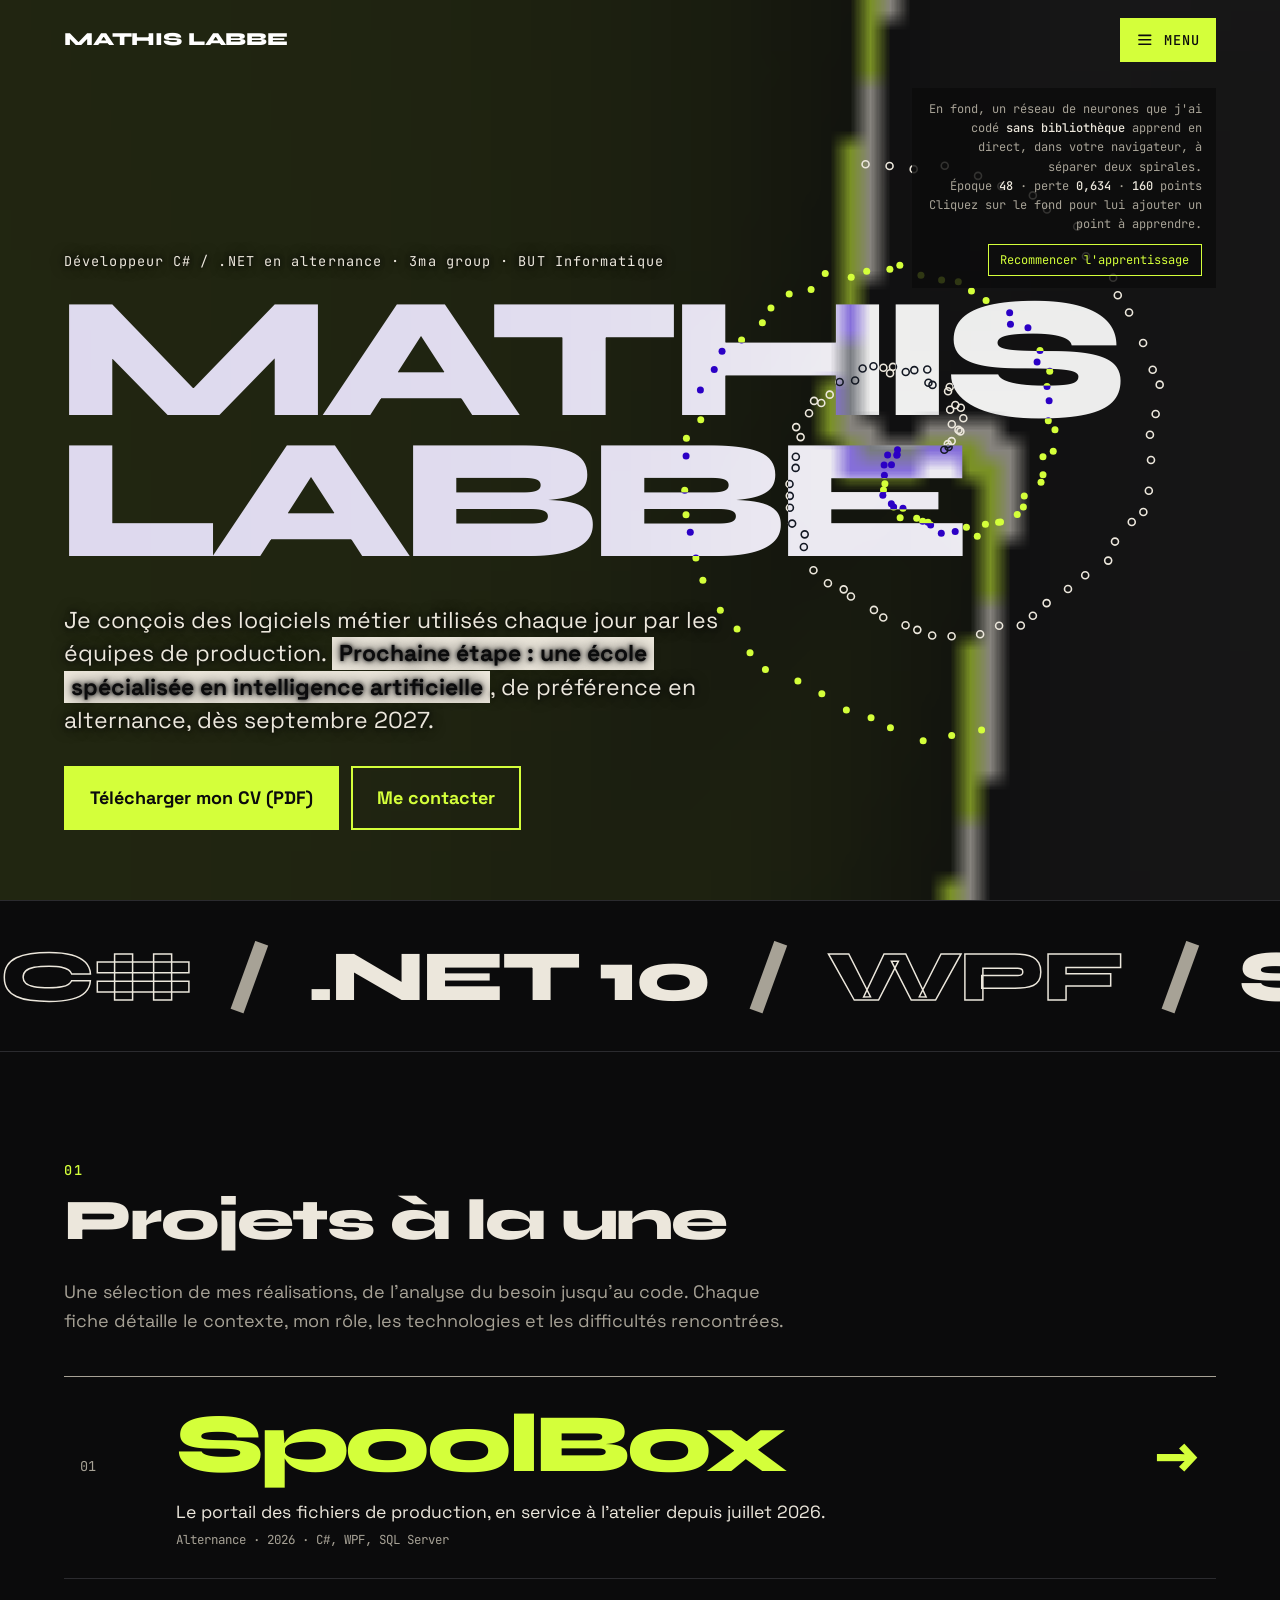
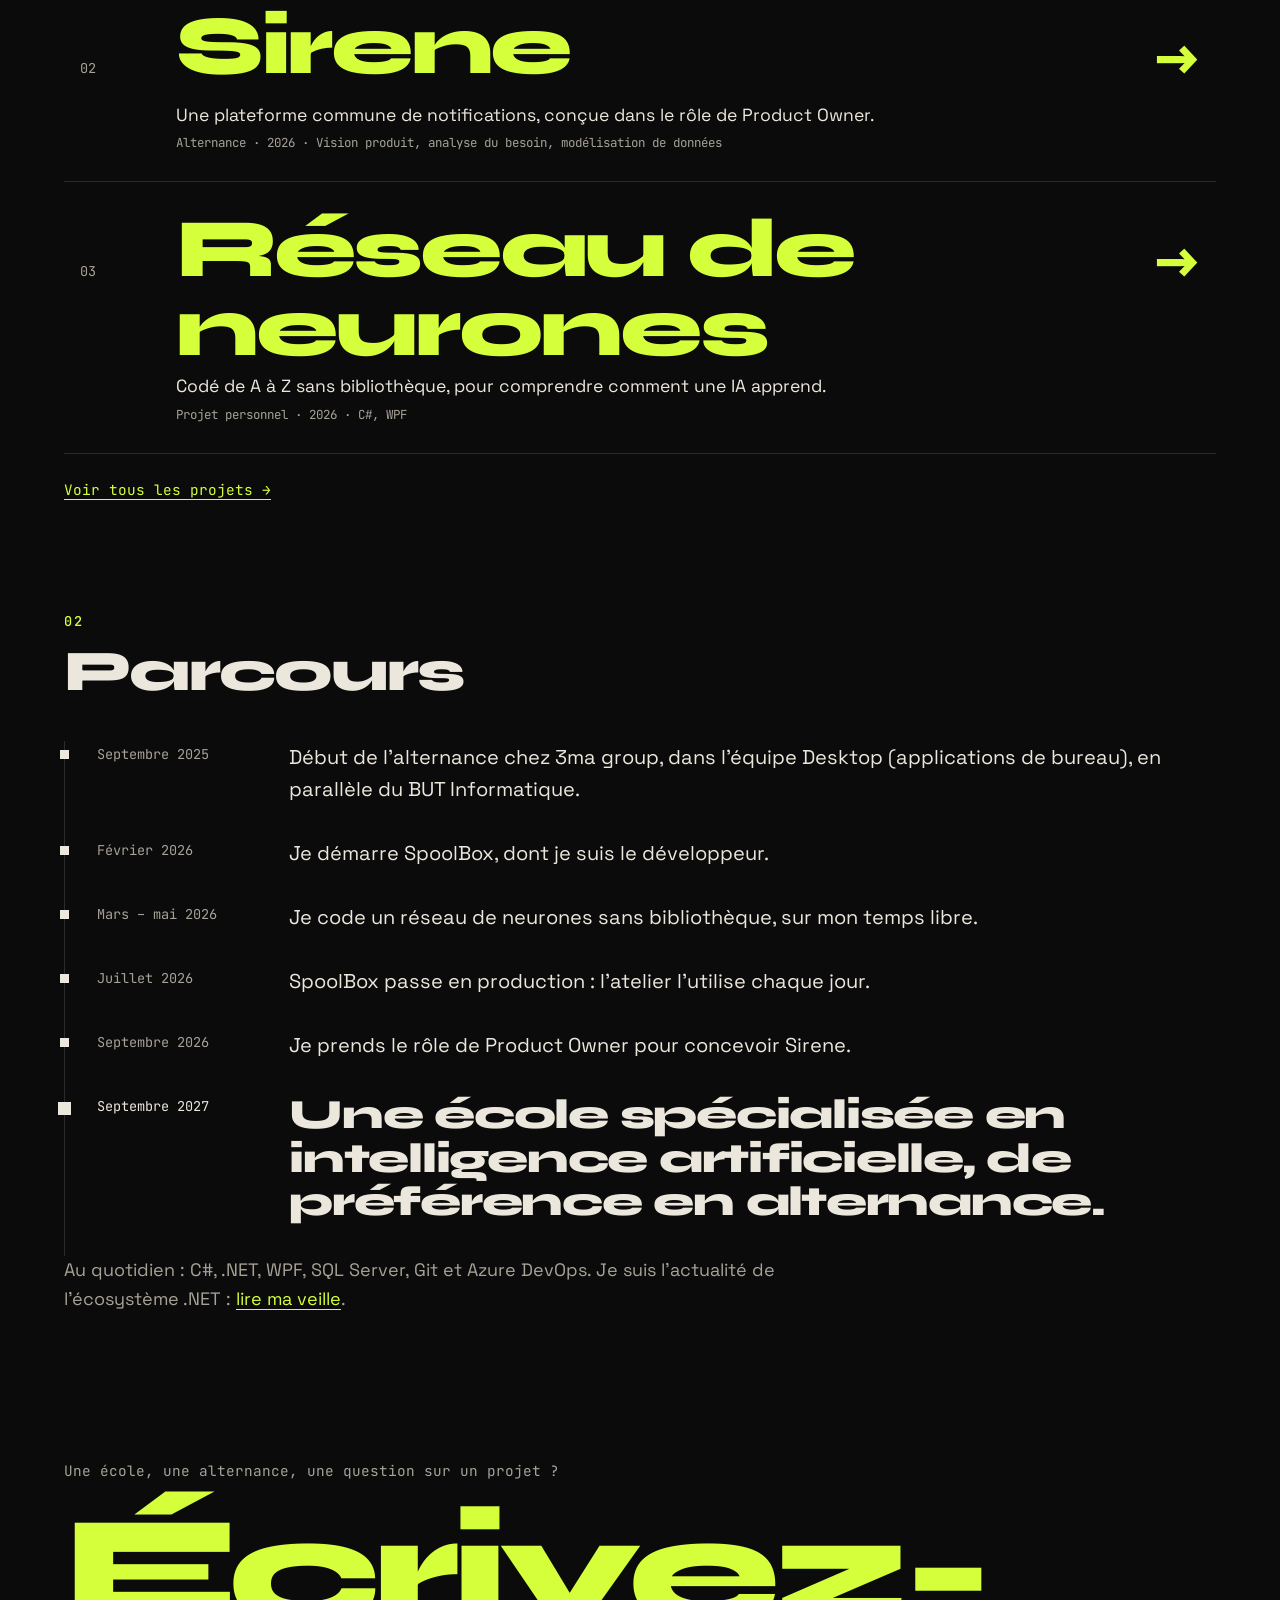
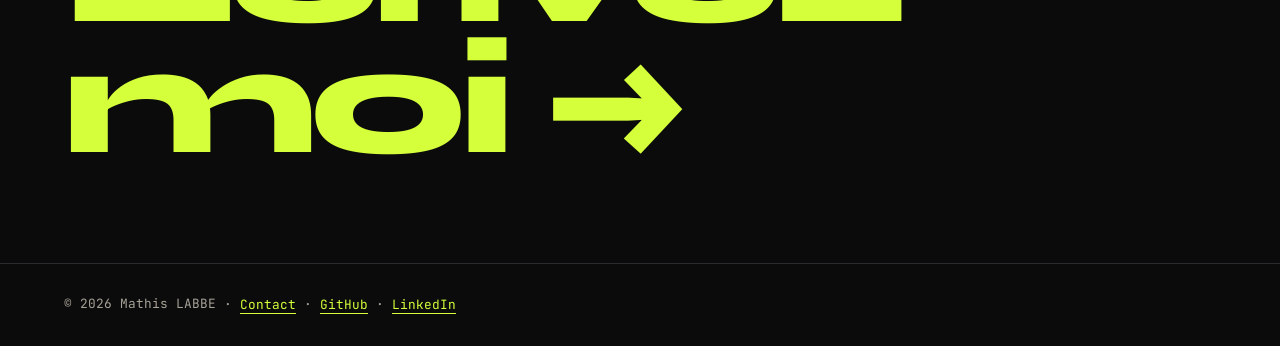
==== index.html @ c8ae4bda "Style impact : réseau de neurones en direct sur l'accueil, typographie géante, menu plein écran" ====
<!DOCTYPE html>
<html lang="fr">
<head>
  <meta charset="utf-8">
  <meta name="viewport" content="width=device-width, initial-scale=1">
  <title>Mathis LABBE – Développeur C# / .NET en alternance | Portfolio</title>
  <meta name="description" content="Portfolio de Mathis LABBE, étudiant en BUT Informatique et développeur C# / .NET en alternance chez 3ma group. Applications métier WPF, SQL Server, analyse du besoin.">
  <meta name="theme-color" content="#0b0b0c">
  <link rel="preconnect" href="https://fonts.googleapis.com">
  <link rel="preconnect" href="https://fonts.gstatic.com" crossorigin>
  <link rel="stylesheet" href="https://fonts.googleapis.com/css2?family=JetBrains+Mono:wght@400;500&amp;family=Space+Grotesk:wght@400;500;700&amp;family=Syne:wght@700;800&amp;display=swap">
  <link rel="stylesheet" href="css/style.css">
  <script>document.documentElement.classList.add('js')</script>
  <script src="js/menu.js" defer></script>
  <script src="js/reseau.js" defer></script>
</head>
<body>
  <a class="lien-evitement" href="#contenu">Aller au contenu</a>

  <header class="site">
    <div class="entete">
      <a class="nom" href="index.html">Mathis <span>LABBE</span></a>
      <button class="bouton-menu" type="button" aria-expanded="false" aria-controls="menu-principal">
        <svg class="ico-menu" viewBox="0 0 24 24" aria-hidden="true"><path d="M4 6h16M4 12h16M4 18h16"/></svg>
        <svg class="ico-croix" viewBox="0 0 24 24" aria-hidden="true"><path d="M6 6l12 12M18 6L6 18"/></svg>
        <span class="libelle">Menu</span>
      </button>
    </div>
    <p class="role">Développeur C# / .NET en alternance</p>
    <nav id="menu-principal" aria-label="Menu principal">
      <ul>
          <li><a href="index.html" aria-current="page"><span class="num" aria-hidden="true">01</span>Accueil</a></li>
          <li><a href="a-propos.html"><span class="num" aria-hidden="true">02</span>À propos</a></li>
          <li><a href="projets.html"><span class="num" aria-hidden="true">03</span>Projets</a></li>
          <li><a href="competences.html"><span class="num" aria-hidden="true">04</span>Compétences</a></li>
          <li><a href="veille.html"><span class="num" aria-hidden="true">05</span>Veille</a></li>
          <li><a href="contact.html"><span class="num" aria-hidden="true">06</span>Contact</a></li>
          <li><a href="cv/CV-Mathis-LABBE.pdf" download><span class="num" aria-hidden="true">07</span>CV (PDF)</a></li>
      </ul>
    </nav>
    <p class="liens"><a href="https://github.com/MathisLABBE">GitHub</a> · <a href="https://www.linkedin.com/in/mathis-labbe-92518131b/">LinkedIn</a></p>
  </header>

  <main id="contenu">

    <section class="heros" aria-labelledby="titre-accueil">
      <canvas id="reseau" aria-hidden="true"></canvas>
      <div class="heros-texte">
        <p class="surtitre">Développeur C# / .NET en alternance · 3ma group · BUT Informatique</p>
        <h1 class="geant" id="titre-accueil">Mathis<br>Labbe</h1>
        <p class="accroche">Je conçois des logiciels métier utilisés chaque jour par les équipes de production. <strong>Prochaine étape : une école spécialisée en intelligence artificielle</strong>, de préférence en alternance, dès septembre 2027.</p>
        <p>
          <a class="bouton" href="cv/CV-Mathis-LABBE.pdf" download>Télécharger mon CV (PDF)</a><a class="bouton" href="contact.html">Me contacter</a>
        </p>
      </div>
      <p class="legende-reseau" aria-live="off">
        En fond, un réseau de neurones que j'ai codé <b>sans bibliothèque</b> apprend en direct, dans votre navigateur, à séparer deux spirales.<br>
        Époque <b id="reseau-epoque">0</b> · perte <b id="reseau-perte">–</b> · <b id="reseau-points">0</b> points<br>
        Cliquez sur le fond pour lui ajouter un point à apprendre.<br>
        <button type="button" id="reseau-relancer">Recommencer l'apprentissage</button>
      </p>
    </section>

    <div class="defilant" aria-hidden="true">
      <div><span>C#</span><i>/</i><span>.NET 10</span><i>/</i><span>WPF</span><i>/</i><span>SQL Server</span><i>/</i><span>Azure DevOps</span><i>/</i><span>Scrum</span><i>/</i><span>Python</span><i>/</i><span>Réseaux de neurones</span><i>/</i><span>C#</span><i>/</i><span>.NET 10</span><i>/</i><span>WPF</span><i>/</i><span>SQL Server</span><i>/</i><span>Azure DevOps</span><i>/</i><span>Scrum</span><i>/</i><span>Python</span><i>/</i><span>Réseaux de neurones</span><i>/</i></div>
    </div>

    <section class="section-accueil">
      <h2>Projets à la une</h2>
      <p>Une sélection de mes réalisations, de l'analyse du besoin jusqu'au code. Chaque fiche détaille le contexte, mon rôle, les technologies et les difficultés rencontrées.</p>
      <div class="liste-projets">
        <a class="ligne-projet" href="projets/spoolbox.html">
          <span class="num">01</span>
          <span class="titre">SpoolBox</span>
          <span class="fleche" aria-hidden="true">→</span>
          <span class="desc">Le portail des fichiers de production, en service à l'atelier depuis juillet 2026.</span>
          <span class="meta">Alternance · 2026 · C#, WPF, SQL Server</span>
        </a>
        <a class="ligne-projet" href="projets/sirene.html">
          <span class="num">02</span>
          <span class="titre">Sirene</span>
          <span class="fleche" aria-hidden="true">→</span>
          <span class="desc">Une plateforme commune de notifications, conçue dans le rôle de Product Owner.</span>
          <span class="meta">Alternance · 2026 · Vision produit, analyse du besoin, modélisation de données</span>
        </a>
        <a class="ligne-projet" href="projets/projet-ia.html">
          <span class="num">03</span>
          <span class="titre">Réseau de neurones</span>
          <span class="fleche" aria-hidden="true">→</span>
          <span class="desc">Codé de A à Z sans bibliothèque, pour comprendre comment une IA apprend.</span>
          <span class="meta">Projet personnel · 2026 · C#, WPF</span>
        </a>
      </div>
      <a class="tous-projets" href="projets.html">Voir tous les projets →</a>
    </section>

    <section class="section-accueil">
      <h2>Parcours</h2>
      <ol class="parcours">
        <li><span class="date">Septembre 2025</span><span class="quoi">Début de l'alternance chez 3ma group, dans l'équipe Desktop (applications de bureau), en parallèle du BUT Informatique.</span></li>
        <li><span class="date">Février 2026</span><span class="quoi">Je démarre SpoolBox, dont je suis le développeur.</span></li>
        <li><span class="date">Mars – mai 2026</span><span class="quoi">Je code un réseau de neurones sans bibliothèque, sur mon temps libre.</span></li>
        <li><span class="date">Juillet 2026</span><span class="quoi">SpoolBox passe en production : l'atelier l'utilise chaque jour.</span></li>
        <li><span class="date">Septembre 2026</span><span class="quoi">Je prends le rôle de Product Owner pour concevoir Sirene.</span></li>
        <li class="avenir"><span class="date">Septembre 2027</span><span class="quoi">Une école spécialisée en intelligence artificielle, de préférence en alternance.</span></li>
      </ol>
      <p>Au quotidien : C#, .NET, WPF, SQL Server, Git et Azure DevOps. Je suis l'actualité de l'écosystème .NET : <a href="veille.html">lire ma veille</a>.</p>
    </section>

    <section class="appel">
      <p>Une école, une alternance, une question sur un projet ?</p>
      <a href="contact.html">Écrivez-moi →</a>
    </section>

  </main>

  <footer class="site">
    <div class="contenu">
      <p>© 2026 Mathis LABBE · <a href="contact.html">Contact</a> · <a href="https://github.com/MathisLABBE">GitHub</a> · <a href="https://www.linkedin.com/in/mathis-labbe-92518131b/">LinkedIn</a></p>
    </div>
  </footer>
</body>
</html>
---- css/style.css ----
/* Portfolio de Mathis LABBE – style « impact »
   Noir profond, blanc cassé, vert acide pour tout ce qui est cliquable.
   Les éléments importants sont posés en négatif (fond clair, texte noir).
   Très grande typographie (Syne), texte en Space Grotesk, repères en JetBrains Mono. */

:root {
  --noir: #0b0b0c;
  --noir-2: #151517;
  --os: #ece7dc;
  --os-doux: #a7a296;
  --trait: #2b2b2f;
  --acide: #d4ff3a;
  --acide-survol: #e7ff8f;
  --affiche: "Syne", "Arial Black", sans-serif;
  --texte: "Space Grotesk", "Segoe UI", Arial, sans-serif;
  --mono: "JetBrains Mono", Consolas, monospace;
  --marge: clamp(1rem, 5vw, 4.5rem);
  color-scheme: dark;
}

*, *::before, *::after { box-sizing: border-box; }

html { -webkit-text-size-adjust: 100%; scroll-behavior: smooth; }

body {
  margin: 0;
  font-family: var(--texte);
  font-size: 1.125rem;
  line-height: 1.6;
  color: var(--os);
  background: var(--noir);
  overflow-x: hidden;
}

::selection { background: var(--acide); color: var(--noir); }
:focus-visible { outline: 2px solid var(--acide); outline-offset: 4px; }

/* ---------- Typographie ---------- */

h1, h2 { font-family: var(--affiche); font-weight: 800; color: var(--os); letter-spacing: -0.03em; }

h1 { font-size: clamp(2.8rem, 9vw, 7.5rem); line-height: .9; margin: 0 0 2rem; overflow-wrap: break-word; hyphens: auto; }

/* Chaque rubrique est numérotée automatiquement : 01, 02, 03… */
main { counter-reset: rubrique; }
h2 { font-size: clamp(1.7rem, 6vw, 3.6rem); line-height: 1; margin: 5rem 0 1.75rem; overflow-wrap: break-word; hyphens: auto; }
h2::before {
  counter-increment: rubrique;
  content: counter(rubrique, decimal-leading-zero);
  display: block;
  margin-bottom: .9rem;
  font-family: var(--mono);
  font-size: .85rem;
  font-weight: 500;
  letter-spacing: .12em;
  color: var(--acide);
}

h3 { font-size: 1.4rem; line-height: 1.25; margin: 2.5rem 0 .6rem; color: var(--os); }

p, ul, ol { margin: 0 0 1.1rem; }
li { margin-bottom: .5rem; }

/* L'important ressort en négatif, comme un surligneur */
strong { color: var(--noir); background: var(--os); padding: .02em .25em; font-weight: 700; -webkit-box-decoration-break: clone; box-decoration-break: clone; }
a strong, h3 strong { color: inherit; background: none; padding: 0; }

/* Tout ce qui est cliquable est en vert acide */
a { color: var(--acide); text-decoration-thickness: 1px; text-underline-offset: 4px; }
a:hover { color: var(--acide-survol); text-decoration-thickness: 3px; }

code { font-family: var(--mono); font-size: .9em; background: var(--noir-2); border: 1px solid var(--trait); padding: 0 .35em; border-radius: 3px; }

img { max-width: 100%; height: auto; }
figure { margin: 2.5rem 0; }
figure img { display: block; border: 1px solid var(--trait); }
figcaption { margin-top: .75rem; font-family: var(--mono); font-size: .8rem; line-height: 1.5; color: var(--os-doux); }

.lien-evitement { position: absolute; left: -999px; top: 0; }
.lien-evitement:focus { left: 1rem; top: 1rem; z-index: 100; background: var(--acide); color: var(--noir); padding: .5rem .75rem; font-weight: 700; }

/* ---------- En-tête et menu plein écran ---------- */

header.site { position: relative; z-index: 50; padding: 1.1rem var(--marge); background: var(--noir); }

header.site .entete { display: flex; align-items: center; justify-content: space-between; gap: 1rem; }

header.site .nom {
  font-family: var(--affiche);
  font-weight: 800;
  font-size: 1.15rem;
  letter-spacing: -0.01em;
  text-transform: uppercase;
  color: var(--os);
  text-decoration: none;
}
header.site .nom span { color: var(--acide); }

header.site .role { font-family: var(--mono); font-size: .85rem; color: var(--os-doux); margin: 1rem 0 0; }

header.site nav ul { list-style: none; margin: 1rem 0 0; padding: 0; display: flex; flex-wrap: wrap; gap: .25rem 1.25rem; }
header.site nav li { margin: 0; }
header.site nav a { color: var(--acide); text-decoration: none; font-weight: 500; display: inline-flex; gap: .5rem; align-items: baseline; padding: .3rem 0; }
header.site nav .num { font-family: var(--mono); font-size: .75rem; color: var(--os-doux); }
header.site nav a[aria-current="page"] { color: var(--os); }

header.site .liens { margin: 1rem 0 0; font-family: var(--mono); font-size: .85rem; }

.bouton-menu {
  display: none;
  align-items: center;
  gap: .6rem;
  min-height: 2.75rem;
  padding: .5rem 1rem;
  font-family: var(--mono);
  font-size: .85rem;
  font-weight: 500;
  letter-spacing: .08em;
  text-transform: uppercase;
  color: var(--noir);
  background: var(--acide);
  border: 0;
  cursor: pointer;
}
.bouton-menu:hover { background: var(--acide-survol); }
.bouton-menu svg { display: none; width: 1.1rem; height: 1.1rem; fill: none; stroke: currentColor; stroke-width: 2.2; stroke-linecap: round; }
.bouton-menu[aria-expanded="false"] .ico-menu,
.bouton-menu[aria-expanded="true"] .ico-croix { display: block; }

/* Avec JavaScript : barre fixe en haut, menu caché derrière le bouton */
.js header.site {
  position: fixed;
  top: 0; left: 0; right: 0;
  background: transparent;
  pointer-events: none;
}
.js header.site .entete { pointer-events: auto; }
.js header.site .nom { mix-blend-mode: difference; color: #fff; }
.js header.site .nom span { color: #fff; }
.js .bouton-menu { display: inline-flex; }
.js header.site .role,
.js header.site nav,
.js header.site .liens { display: none; }

.a-defile header.site { background: var(--noir); border-bottom: 1px solid var(--trait); padding-top: .7rem; padding-bottom: .7rem; }
.a-defile header.site .nom { mix-blend-mode: normal; color: var(--os); }
.a-defile header.site .nom span { color: var(--acide); }

/* Menu ouvert : il recouvre tout l'écran */
.menu-ouvert body { overflow: hidden; }
.menu-ouvert header.site {
  bottom: 0;
  background: var(--noir);
  pointer-events: auto;
  overflow-y: auto;
  display: flex;
  flex-direction: column;
}
.menu-ouvert header.site .nom { mix-blend-mode: normal; color: var(--os); }
.menu-ouvert header.site .nom span { color: var(--acide); }
.menu-ouvert header.site nav { display: block; margin: auto 0; padding: 2rem 0; }
.menu-ouvert header.site nav ul { flex-direction: column; gap: 0; margin: 0; }
.menu-ouvert header.site nav a {
  font-family: var(--affiche);
  font-weight: 800;
  font-size: clamp(2.2rem, 7.5vh, 5.5rem);
  line-height: 1.05;
  letter-spacing: -0.03em;
  padding: .1em 0;
}
.menu-ouvert header.site nav .num { font-size: clamp(.75rem, 1.6vh, 1rem); letter-spacing: .1em; }
.menu-ouvert header.site nav a:hover { color: var(--acide-survol); transform: translateX(.15em); }
.menu-ouvert header.site nav a[aria-current="page"] { color: var(--os); }
.menu-ouvert header.site .role,
.menu-ouvert header.site .liens { display: block; }
.menu-ouvert header.site .role { order: 3; margin-top: 0; }

/* ---------- Mise en page ---------- */

.contenu { max-width: 64rem; margin: 0 auto; padding: 0 var(--marge); }
main.contenu { padding-top: clamp(6rem, 14vh, 9rem); padding-bottom: 5rem; }
main > p:first-child a { font-family: var(--mono); font-size: .85rem; }

/* ---------- Boutons ---------- */

.bouton {
  display: inline-flex;
  align-items: center;
  gap: .5rem;
  margin: 0 .75rem .75rem 0;
  padding: 1rem 1.5rem;
  font-weight: 700;
  text-decoration: none;
  color: var(--noir);
  background: var(--acide);
  border: 2px solid var(--acide);
}
.bouton:hover { color: var(--noir); background: var(--acide-survol); border-color: var(--acide-survol); }
.bouton + .bouton { color: var(--acide); background: transparent; }
.bouton + .bouton:hover { color: var(--noir); background: var(--acide); }

/* ---------- Cartes, fiches, tableaux ---------- */

.carte { border-top: 1px solid var(--trait); padding: 1.75rem 0; margin: 0; }
.carte:last-of-type { border-bottom: 1px solid var(--trait); }
.carte h3 { overflow-wrap: break-word; hyphens: auto; margin: 0 0 .6rem; font-family: var(--affiche); font-weight: 800; font-size: clamp(1.5rem, 3vw, 2.2rem); letter-spacing: -0.02em; line-height: 1.05; }
.carte h3 a { text-decoration: none; }
.carte h3 a::after { content: " →"; }
.carte h3 a:hover { text-decoration: underline; text-decoration-thickness: 3px; }
.carte p { color: var(--os-doux); max-width: 44rem; }
.carte p:last-child { margin-bottom: 0; }
.carte em { font-style: normal; font-family: var(--mono); font-size: .8rem; color: var(--os); }

.fiche { margin: 0 0 2rem; padding: 0; border-top: 1px solid var(--trait); }
.fiche dt { font-family: var(--mono); font-size: .75rem; letter-spacing: .1em; text-transform: uppercase; color: var(--os-doux); padding-top: 1rem; }
.fiche dd { margin: .2rem 0 0; padding-bottom: 1rem; border-bottom: 1px solid var(--trait); }
@media (min-width: 45rem) {
  .fiche { display: grid; grid-template-columns: 11rem 1fr; }
  .fiche dt { padding: 1rem 0; border-bottom: 1px solid var(--trait); }
  .fiche dd { margin: 0; padding: .85rem 0; }
}

.tableau-defilant { overflow-x: auto; margin: 1.5rem 0; }
table { border-collapse: collapse; width: 100%; font-size: .95rem; }
th, td { border-bottom: 1px solid var(--trait); padding: .9rem .75rem .9rem 0; text-align: left; vertical-align: top; }
th { font-family: var(--mono); font-size: .72rem; font-weight: 500; letter-spacing: .1em; text-transform: uppercase; color: var(--os-doux); border-bottom-color: var(--os-doux); }
td { color: var(--os-doux); }

/* ---------- Formulaire ---------- */

form { max-width: 40rem; }
form p { margin: 0 0 1.6rem; }
label { display: block; margin-bottom: .4rem; font-family: var(--mono); font-size: .8rem; letter-spacing: .08em; text-transform: uppercase; color: var(--os-doux); }
input, textarea, select {
  width: 100%;
  padding: .75rem 0;
  font: inherit;
  font-size: 1.25rem;
  color: var(--os);
  background: transparent;
  border: 0;
  border-bottom: 2px solid var(--trait);
  border-radius: 0;
}
select { background: var(--noir); }
input:focus, textarea:focus, select:focus { outline: none; border-bottom-color: var(--acide); }
input[type="checkbox"] { width: 1.4rem; height: 1.4rem; vertical-align: middle; margin-right: .5rem; accent-color: var(--acide); }
label[for="consentement"] { font-family: var(--texte); font-size: 1rem; letter-spacing: 0; text-transform: none; color: var(--os); }
button[type="submit"] {
  font: inherit;
  font-weight: 700;
  padding: 1rem 1.75rem;
  color: var(--noir);
  background: var(--acide);
  border: 0;
  cursor: pointer;
}
button[type="submit"]:hover { background: var(--acide-survol); }

/* ---------- Pied de page ---------- */

footer.site { border-top: 1px solid var(--trait); font-family: var(--mono); font-size: .8rem; color: var(--os-doux); }
footer.site .contenu { max-width: none; padding-top: 1.5rem; padding-bottom: 1.5rem; }
footer.site p { margin: 0; }
footer.site a { display: inline-block; padding: .4rem 0; }

/* ==================== Accueil ==================== */

.heros {
  position: relative;
  min-height: 100vh;
  min-height: 100svh;
  display: flex;
  flex-direction: column;
  justify-content: flex-end;
  padding: 6rem var(--marge) 2.5rem;
  overflow: hidden;
  isolation: isolate;
}
#reseau { position: absolute; inset: 0; width: 100%; height: 100%; z-index: -1; cursor: crosshair; }
.heros-texte { position: relative; pointer-events: none; max-width: 80rem; }
.heros-texte a { pointer-events: auto; }
.heros .surtitre { font-family: var(--mono); font-size: .85rem; letter-spacing: .08em; color: var(--os); margin: 0 0 1rem; }
.heros .geant {
  font-size: clamp(3rem, min(13.5vw, 24vh), 15rem);
  line-height: .82;
  white-space: nowrap;
  letter-spacing: -0.055em;
  text-transform: uppercase;
  margin: 0 0 2rem -.04em;
  color: #fff;
  mix-blend-mode: difference;
}
.heros .accroche { font-size: clamp(1.15rem, 1.8vw, 1.55rem); line-height: 1.45; max-width: 42rem; margin-bottom: 1.75rem; }
.heros .accroche, .heros .surtitre { text-shadow: 0 0 14px var(--noir), 0 0 4px var(--noir); }
.heros .accroche strong { padding: .05em .3em; }

.legende-reseau {
  position: absolute;
  top: 5.5rem;
  right: var(--marge);
  max-width: 19rem;
  margin: 0;
  font-family: var(--mono);
  font-size: .75rem;
  line-height: 1.6;
  color: var(--os-doux);
  text-align: right;
  background: rgba(11, 11, 12, .82);
  padding: .75rem .9rem;
}
.legende-reseau b { color: var(--os); font-weight: 500; }
.legende-reseau button {
  font: inherit;
  color: var(--acide);
  background: none;
  border: 1px solid var(--acide);
  padding: .35rem .7rem;
  margin-top: .6rem;
  cursor: pointer;
}
.legende-reseau button:hover { background: var(--acide); color: var(--noir); }

/* Bandeau qui défile */
.defilant { border-block: 1px solid var(--trait); overflow: hidden; white-space: nowrap; padding: 1.1rem 0; }
.defilant div { display: inline-block; animation: defile 38s linear infinite; }
.defilant span { font-family: var(--affiche); font-weight: 800; font-size: clamp(2rem, 6vw, 4.5rem); letter-spacing: -0.03em; color: transparent; -webkit-text-stroke: 1.5px var(--os); padding-right: .5em; }
.defilant span:nth-child(4n+3) { color: var(--os); -webkit-text-stroke: 0; }
.defilant i { font-style: normal; color: var(--os-doux); font-family: var(--affiche); font-weight: 800; font-size: clamp(2rem, 6vw, 4.5rem); padding-right: .5em; }
@keyframes defile { to { transform: translateX(-50%); } }

.section-accueil { max-width: 80rem; margin: 0 auto; padding: 0 var(--marge); }
.section-accueil > h2 { margin-top: 7rem; }
.section-accueil > p { max-width: 46rem; color: var(--os-doux); }

/* Projets à la une : grandes lignes qui s'inversent au survol */
.liste-projets { margin-top: 2.5rem; border-top: 1px solid var(--os-doux); }
.ligne-projet {
  display: grid;
  grid-template-columns: 4.5rem 1fr auto;
  gap: .25rem 1.5rem;
  align-items: baseline;
  padding: 1.75rem 1rem;
  border-bottom: 1px solid var(--trait);
  color: var(--os);
  text-decoration: none;
}
.ligne-projet .num { font-family: var(--mono); font-size: .85rem; color: var(--os-doux); }
.ligne-projet .titre { font-family: var(--affiche); font-weight: 800; font-size: clamp(2rem, 6.5vw, 5.5rem); line-height: .95; letter-spacing: -0.04em; color: var(--acide); }
.ligne-projet .fleche { font-family: var(--affiche); font-weight: 800; font-size: clamp(1.6rem, 4vw, 3rem); color: var(--acide); }
.ligne-projet .desc { grid-column: 2 / 3; font-size: 1.1rem; color: var(--os); }
.ligne-projet .meta { grid-column: 2 / 3; font-family: var(--mono); font-size: .78rem; color: var(--os-doux); }
.ligne-projet:hover { background: var(--acide); color: var(--noir); }
.ligne-projet:hover .num,
.ligne-projet:hover .titre,
.ligne-projet:hover .fleche,
.ligne-projet:hover .desc,
.ligne-projet:hover .meta { color: var(--noir); }
.tous-projets { display: inline-block; margin-top: 1.5rem; font-family: var(--mono); font-size: .9rem; }

/* Parcours : une frise de dates réelles */
.parcours { list-style: none; padding: 0; margin: 2.5rem 0 0; border-left: 1px solid var(--trait); }
.parcours li { position: relative; display: grid; grid-template-columns: 10rem 1fr; gap: .25rem 2rem; padding: 0 0 2rem 2rem; margin: 0; }
.parcours li::before { content: ""; position: absolute; left: -5px; top: .55rem; width: 9px; height: 9px; background: var(--os); }
.parcours .date { font-family: var(--mono); font-size: .85rem; color: var(--os-doux); padding-top: .2rem; }
.parcours .quoi { font-size: 1.25rem; }
.parcours li.avenir::before { background: var(--os); width: 13px; height: 13px; left: -7px; }
.parcours li.avenir .date { color: var(--os); }
.parcours li.avenir .quoi { font-family: var(--affiche); font-weight: 800; font-size: clamp(1.6rem, 3.5vw, 2.6rem); line-height: 1.05; letter-spacing: -0.03em; }

/* Appel final */
.appel { padding: 8rem var(--marge) 6rem; max-width: 80rem; margin: 0 auto; }
.appel p { font-family: var(--mono); font-size: .9rem; color: var(--os-doux); margin-bottom: 1.5rem; }
.appel a {
  font-family: var(--affiche);
  font-weight: 800;
  font-size: clamp(3rem, 12vw, 10.5rem);
  line-height: .85;
  letter-spacing: -0.05em;
  text-decoration: none;
  display: inline-block;
}
.appel a:hover { text-decoration: underline; text-decoration-thickness: .06em; text-underline-offset: .08em; }

/* ---------- Apparition au défilement (seulement si le mouvement est autorisé) ---------- */
.animations .revele { opacity: 0; transform: translateY(28px); transition: opacity .7s cubic-bezier(.2, .7, .2, 1), transform .7s cubic-bezier(.2, .7, .2, 1); }
.animations .revele.visible { opacity: 1; transform: none; }

/* ---------- Téléphone ---------- */
@media (max-width: 47.99rem) {
  body { font-size: 1.0625rem; }
  h2 { margin-top: 3.5rem; }
  .heros { padding-top: 36vh; }
  .legende-reseau { position: static; text-align: left; max-width: none; margin-top: 1.5rem; }
  .ligne-projet { grid-template-columns: 1fr auto; padding: 1.25rem .5rem; }
  .ligne-projet .num { grid-column: 1 / -1; }
  .ligne-projet .desc, .ligne-projet .meta { grid-column: 1 / -1; }
  .parcours li { grid-template-columns: 1fr; padding-left: 1.25rem; }
  .appel { padding-top: 5rem; }
  .bouton { padding: .9rem 1.2rem; }
}

@media (prefers-reduced-motion: reduce) {
  html { scroll-behavior: auto; }
  .defilant div { animation: none; }
  *, *::before, *::after { transition: none !important; }
}
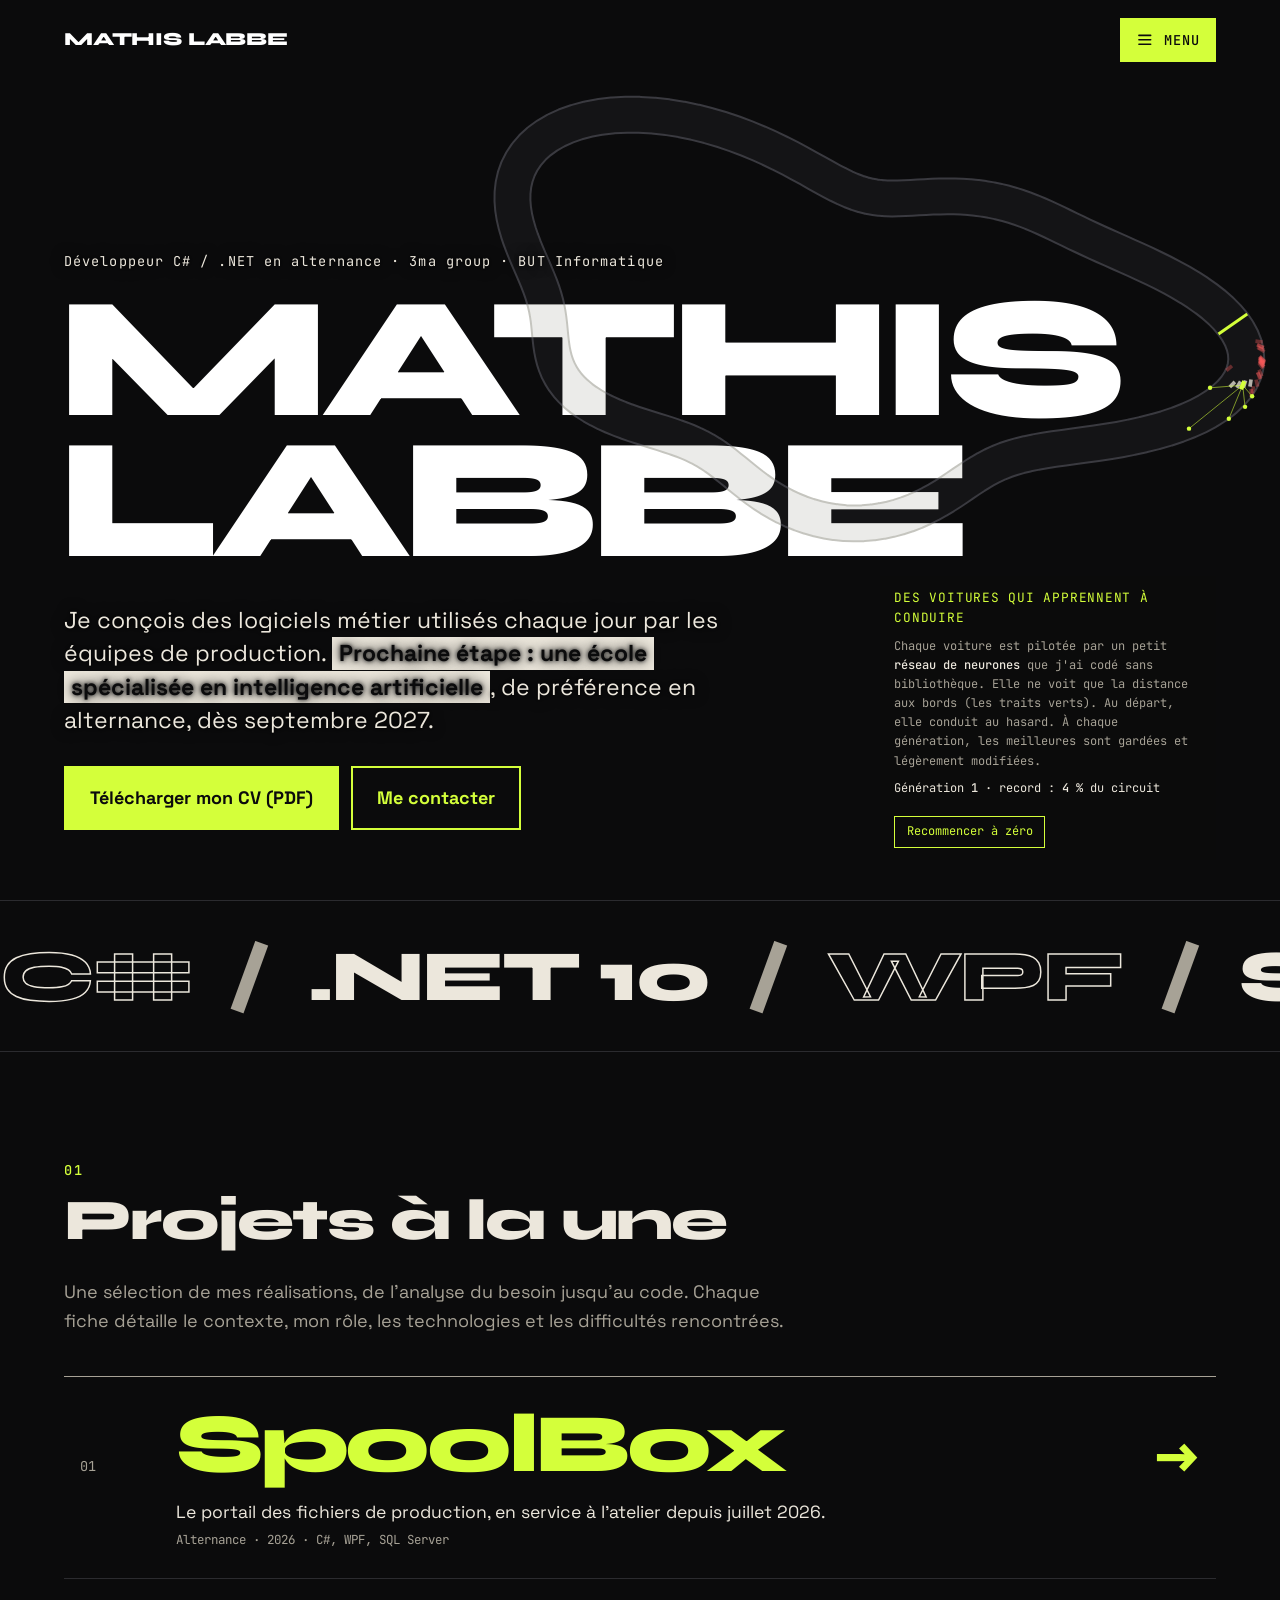
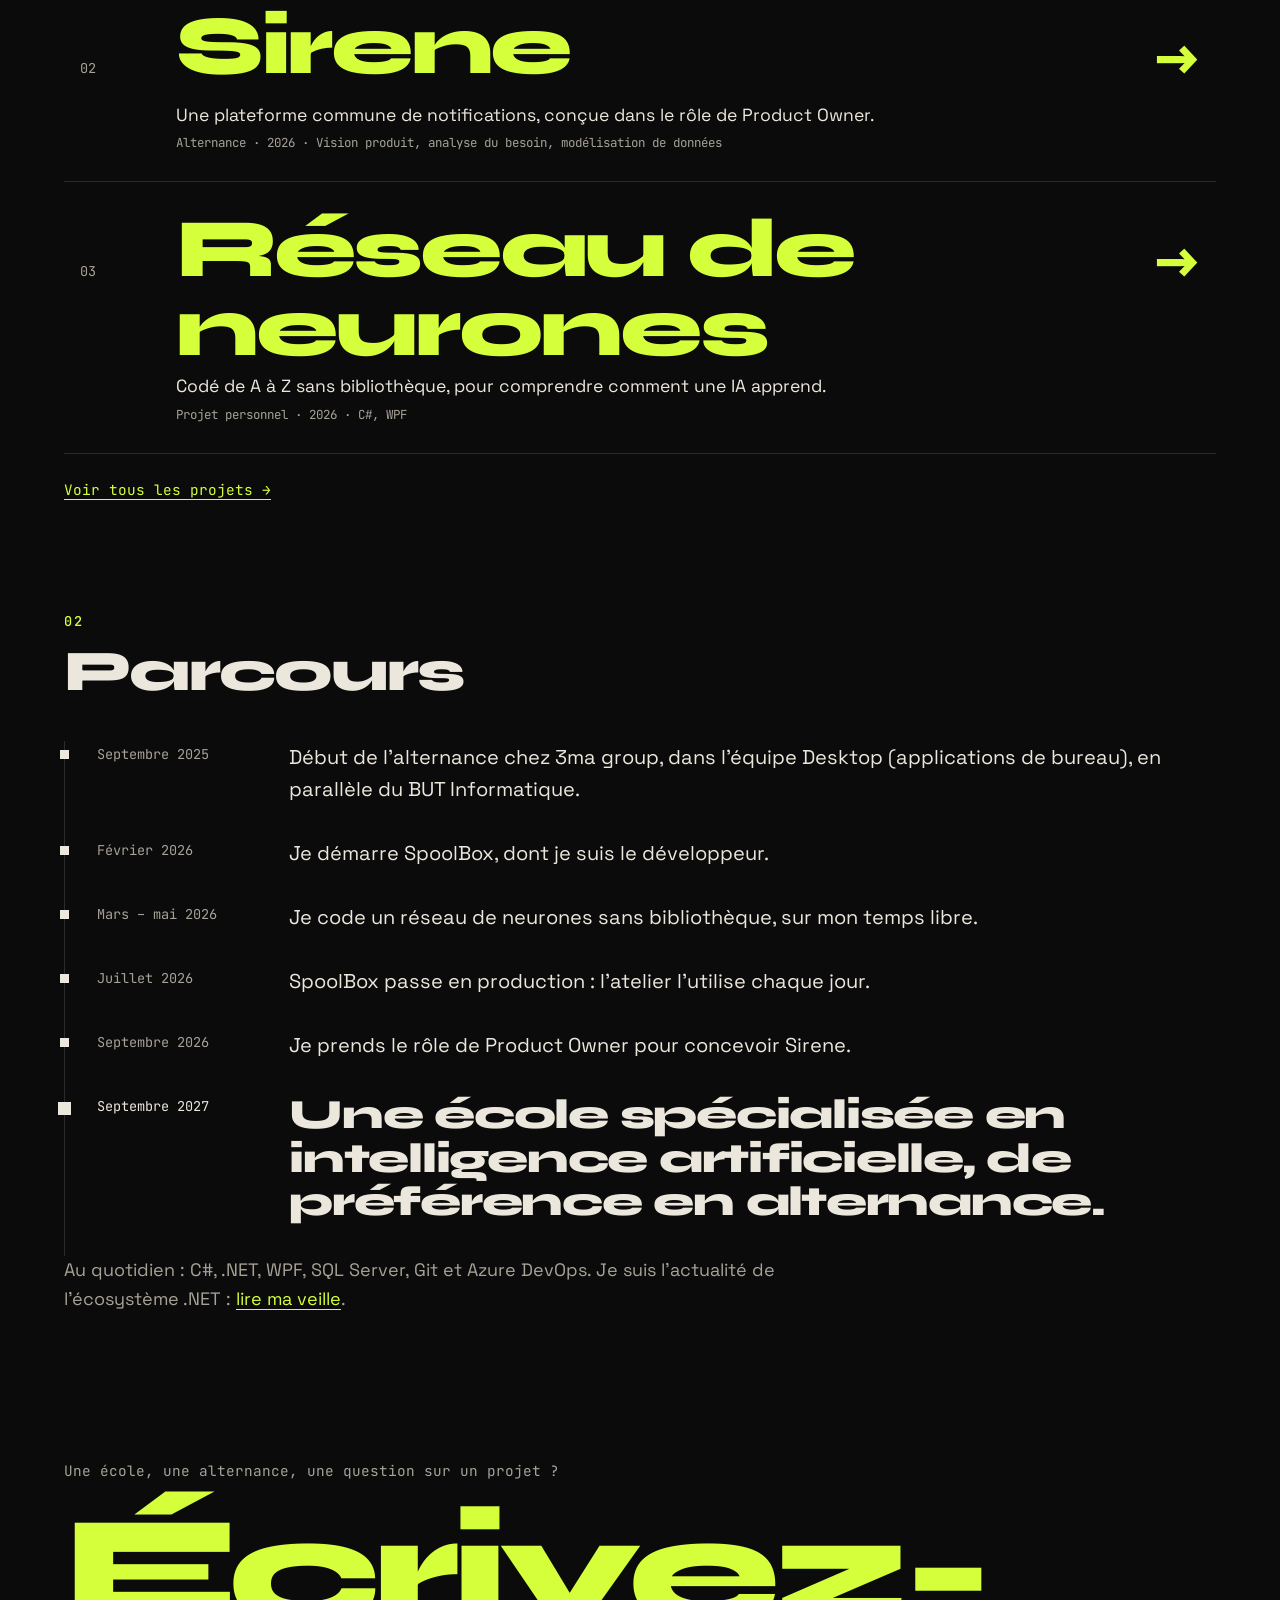
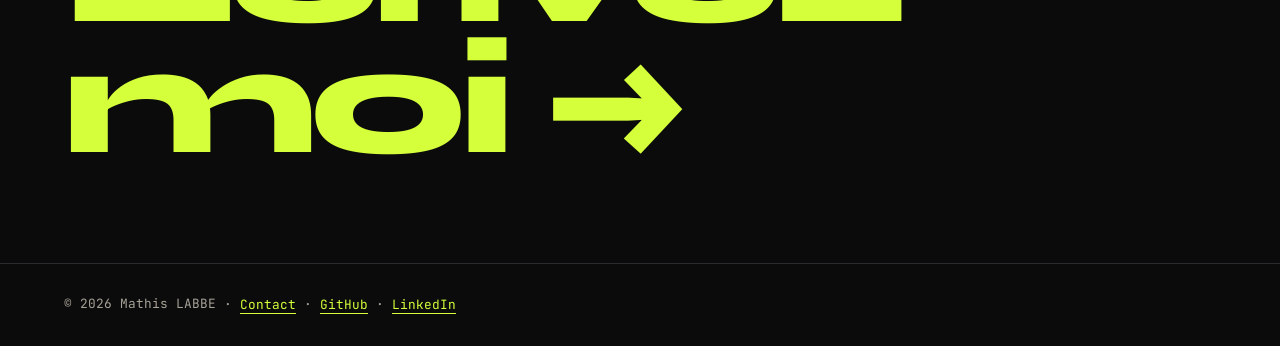
==== commit f45e7134: "Accueil : des voitures qui apprennent à conduire par neuroévolution, à la place des spirales" ====
--- a/index.html
+++ b/index.html
@@ -12,7 +12,7 @@
   <link rel="stylesheet" href="css/style.css">
   <script>document.documentElement.classList.add('js')</script>
   <script src="js/menu.js" defer></script>
-  <script src="js/reseau.js" defer></script>
+  <script src="js/voitures.js" defer></script>
 </head>
 <body>
   <a class="lien-evitement" href="#contenu">Aller au contenu</a>
@@ -44,7 +44,7 @@
   <main id="contenu">
 
     <section class="heros" aria-labelledby="titre-accueil">
-      <canvas id="reseau" aria-hidden="true"></canvas>
+      <canvas id="circuit" aria-hidden="true"></canvas>
       <div class="heros-texte">
         <p class="surtitre">Développeur C# / .NET en alternance · 3ma group · BUT Informatique</p>
         <h1 class="geant" id="titre-accueil">Mathis<br>Labbe</h1>
@@ -53,12 +53,13 @@
           <a class="bouton" href="cv/CV-Mathis-LABBE.pdf" download>Télécharger mon CV (PDF)</a><a class="bouton" href="contact.html">Me contacter</a>
         </p>
       </div>
-      <p class="legende-reseau" aria-live="off">
-        En fond, un réseau de neurones que j'ai codé <b>sans bibliothèque</b> apprend en direct, dans votre navigateur, à séparer deux spirales.<br>
-        Époque <b id="reseau-epoque">0</b> · perte <b id="reseau-perte">–</b> · <b id="reseau-points">0</b> points<br>
-        Cliquez sur le fond pour lui ajouter un point à apprendre.<br>
-        <button type="button" id="reseau-relancer">Recommencer l'apprentissage</button>
-      </p>
+      <div class="legende-reseau">
+        <p class="legende-titre">Des voitures qui apprennent à conduire</p>
+        <p>Chaque voiture est pilotée par un petit <b>réseau de neurones</b> que j'ai codé sans bibliothèque. Elle ne voit que la distance aux bords (les traits verts). Au départ, elle conduit au hasard. À chaque génération, les meilleures sont gardées et légèrement modifiées.</p>
+        <p class="legende-stats">Génération <b id="voitures-generation">1</b> · record : <b id="voitures-record">0 %</b> du circuit</p>
+        <p class="legende-jalon" id="voitures-jalon"></p>
+        <button type="button" id="voitures-relancer">Recommencer à zéro</button>
+      </div>
     </section>
 
     <div class="defilant" aria-hidden="true">
--- a/css/style.css
+++ b/css/style.css
@@ -277,7 +277,7 @@
   overflow: hidden;
   isolation: isolate;
 }
-#reseau { position: absolute; inset: 0; width: 100%; height: 100%; z-index: -1; cursor: crosshair; }
+#circuit { position: absolute; inset: 0; width: 100%; height: 100%; z-index: -1; }
 .heros-texte { position: relative; pointer-events: none; max-width: 80rem; }
 .heros-texte a { pointer-events: auto; }
 .heros .surtitre { font-family: var(--mono); font-size: .85rem; letter-spacing: .08em; color: var(--os); margin: 0 0 1rem; }
@@ -299,16 +299,24 @@
   position: absolute;
   top: 5.5rem;
   right: var(--marge);
-  max-width: 19rem;
+  max-width: 21rem;
   margin: 0;
   font-family: var(--mono);
   font-size: .75rem;
   line-height: 1.6;
   color: var(--os-doux);
-  text-align: right;
+  text-align: left;
   background: rgba(11, 11, 12, .82);
   padding: .75rem .9rem;
 }
+.legende-reseau p { margin: 0 0 .5rem; }
+@media (min-width: 48rem) {
+  .legende-reseau { top: auto; bottom: 2.5rem; }
+}
+.legende-reseau .legende-titre { font-size: .8rem; color: var(--acide); text-transform: uppercase; letter-spacing: .06em; }
+.legende-reseau .legende-stats { color: var(--os); }
+.legende-reseau .legende-jalon { color: var(--acide); }
+.legende-reseau .legende-jalon:empty { display: none; }
 .legende-reseau b { color: var(--os); font-weight: 500; }
 .legende-reseau button {
   font: inherit;
@@ -391,7 +399,8 @@
   body { font-size: 1.0625rem; }
   h2 { margin-top: 3.5rem; }
   .heros { padding-top: 36vh; }
-  .legende-reseau { position: static; text-align: left; max-width: none; margin-top: 1.5rem; }
+  /* Sur téléphone, l'explication suit directement le circuit */
+  .legende-reseau { position: static; text-align: left; max-width: none; margin: 0 0 2rem; order: -1; }
   .ligne-projet { grid-template-columns: 1fr auto; padding: 1.25rem .5rem; }
   .ligne-projet .num { grid-column: 1 / -1; }
   .ligne-projet .desc, .ligne-projet .meta { grid-column: 1 / -1; }
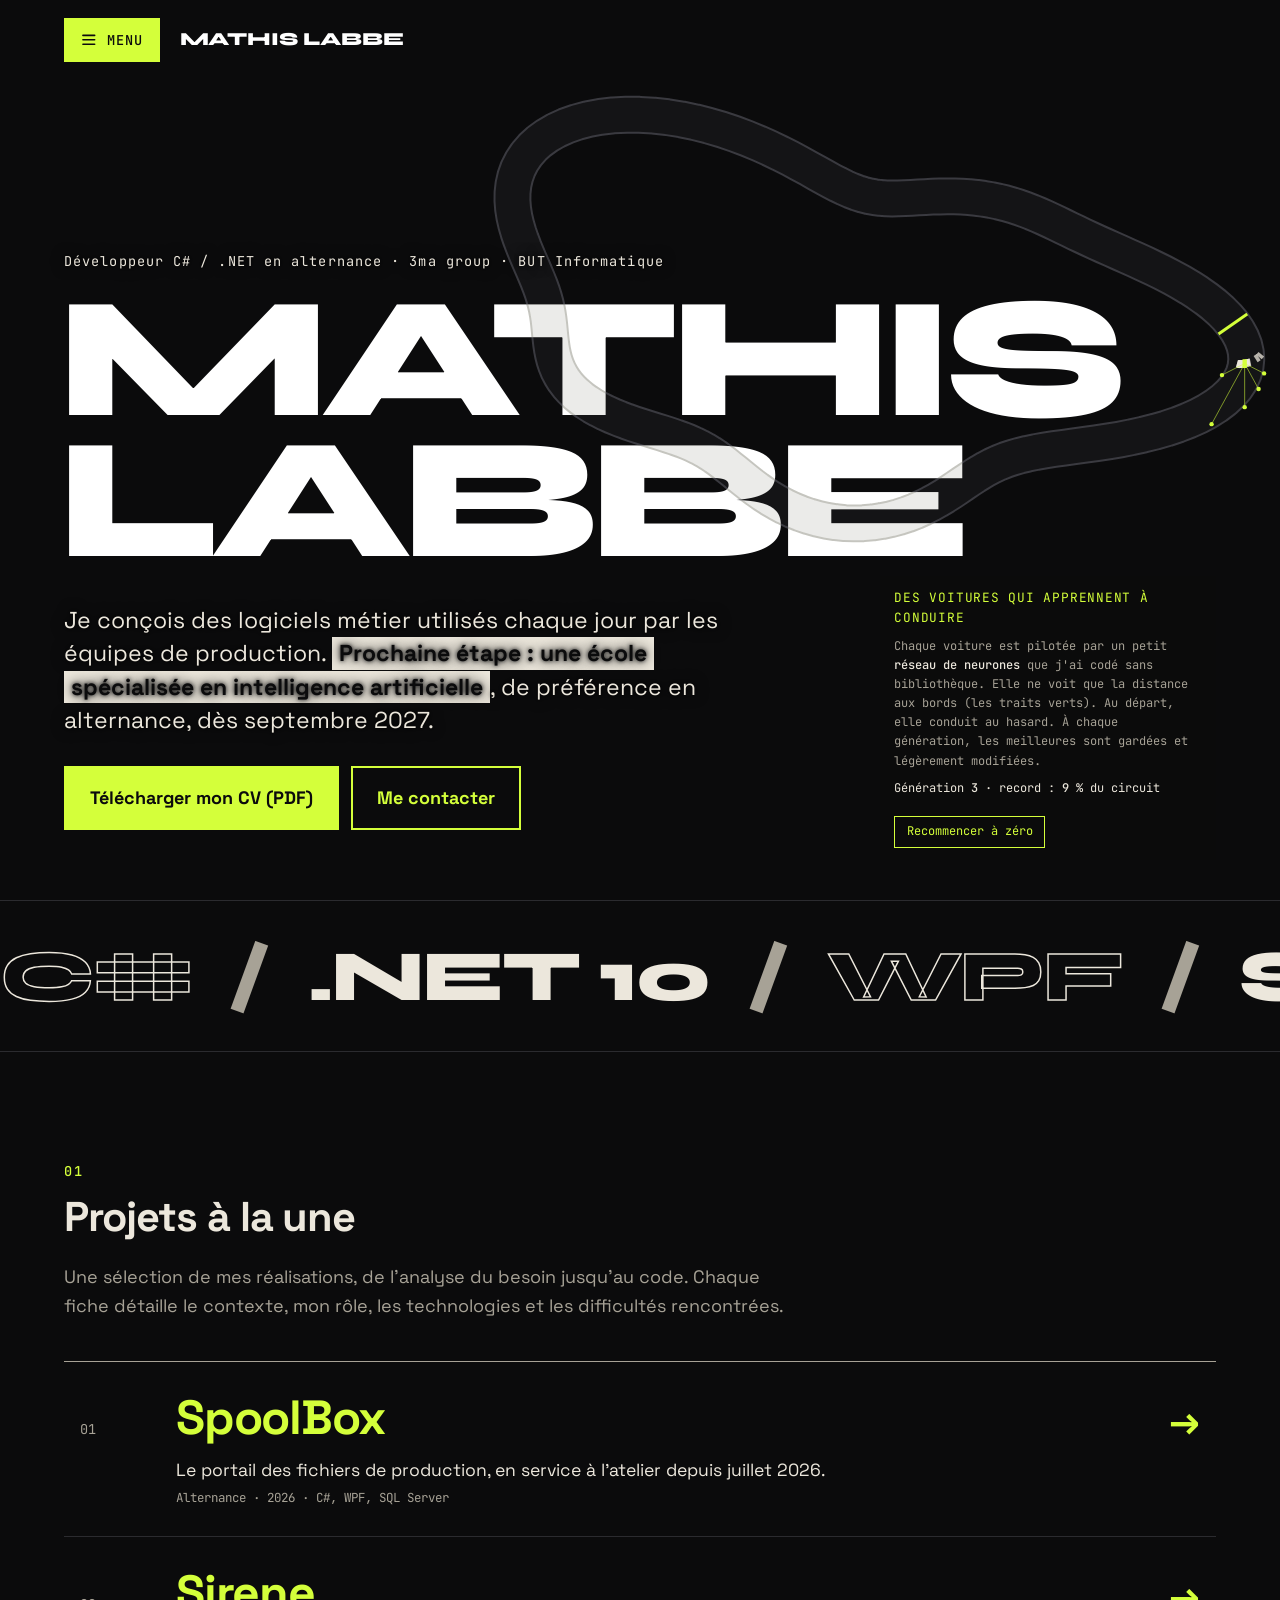
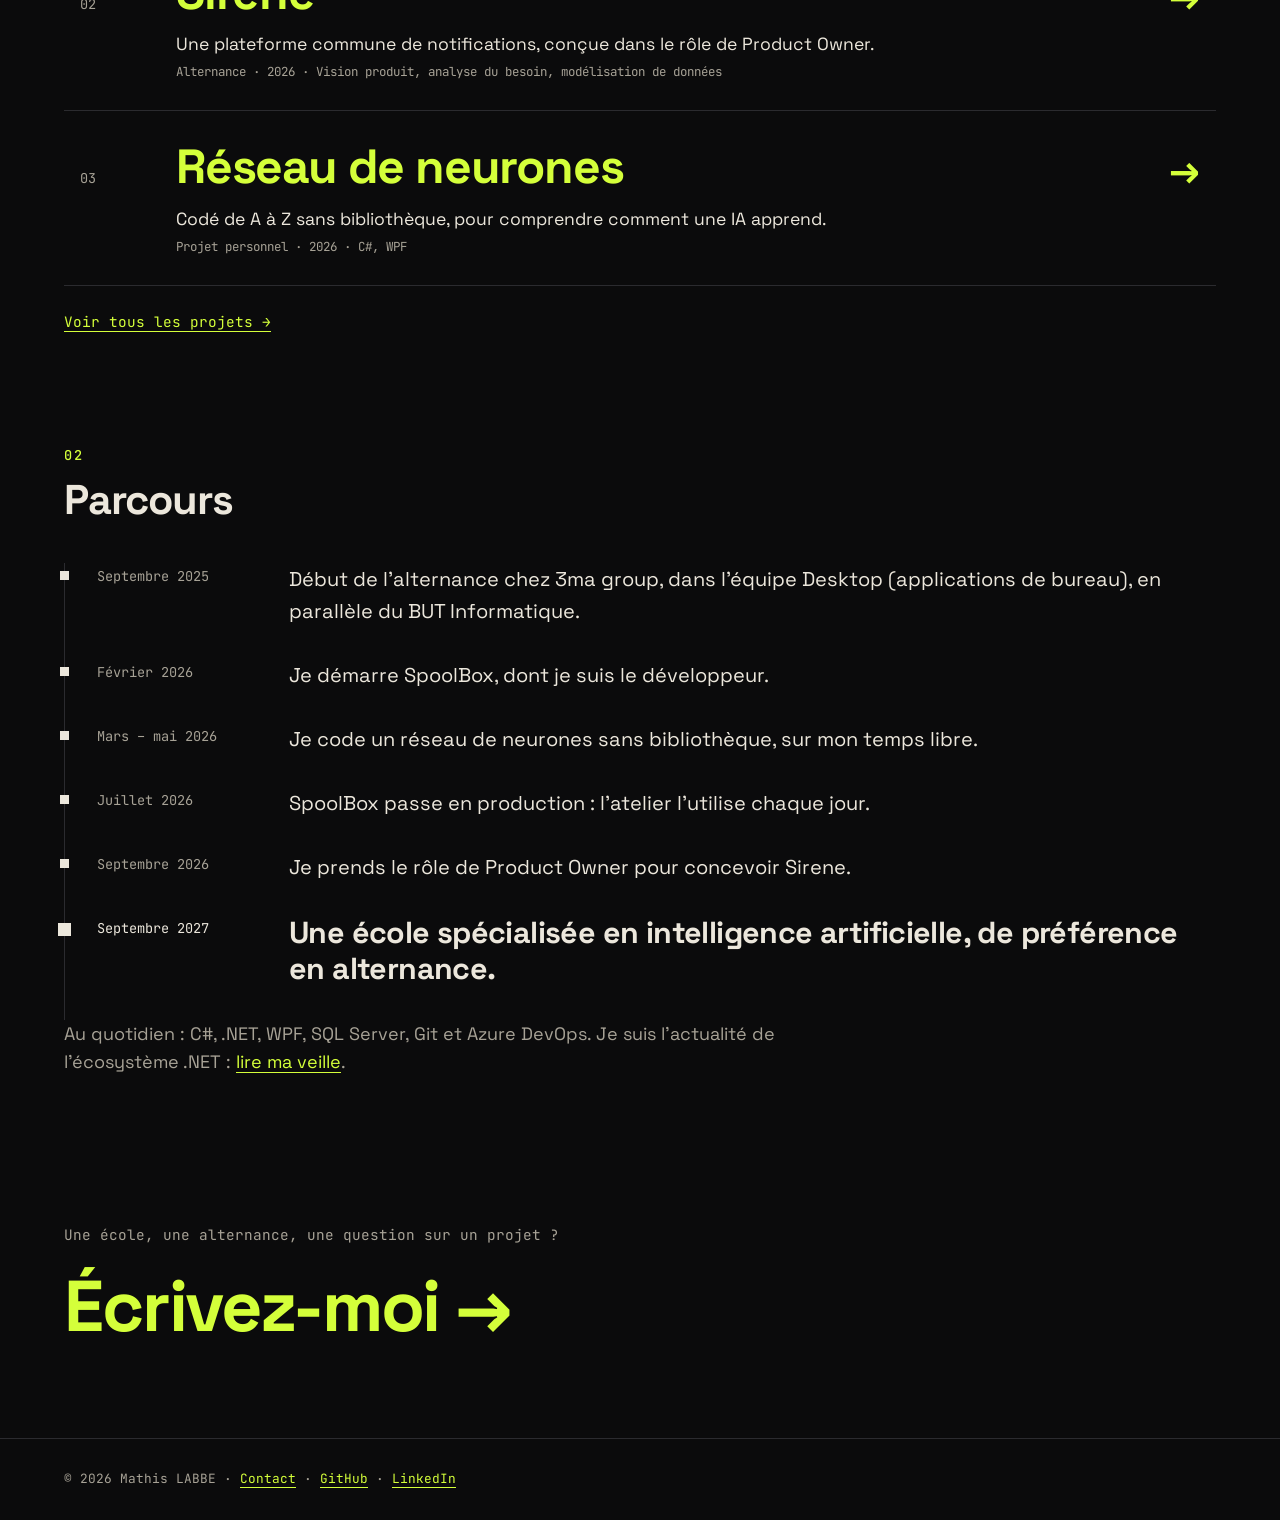
==== commit aa45997f: "Voitures à vitesse constante, bouton Menu à gauche, titres en Space Grotesk plus petits et plus lisi" ====
--- a/index.html
+++ b/index.html
@@ -19,12 +19,12 @@
 
   <header class="site">
     <div class="entete">
-      <a class="nom" href="index.html">Mathis <span>LABBE</span></a>
       <button class="bouton-menu" type="button" aria-expanded="false" aria-controls="menu-principal">
         <svg class="ico-menu" viewBox="0 0 24 24" aria-hidden="true"><path d="M4 6h16M4 12h16M4 18h16"/></svg>
         <svg class="ico-croix" viewBox="0 0 24 24" aria-hidden="true"><path d="M6 6l12 12M18 6L6 18"/></svg>
         <span class="libelle">Menu</span>
       </button>
+      <a class="nom" href="index.html">Mathis <span>LABBE</span></a>
     </div>
     <p class="role">Développeur C# / .NET en alternance</p>
     <nav id="menu-principal" aria-label="Menu principal">
--- a/css/style.css
+++ b/css/style.css
@@ -11,7 +11,8 @@
   --trait: #2b2b2f;
   --acide: #d4ff3a;
   --acide-survol: #e7ff8f;
-  --affiche: "Syne", "Arial Black", sans-serif;
+  --affiche: "Syne", "Arial Black", sans-serif;     /* réservée au nom et au bandeau */
+  --titre: "Space Grotesk", "Segoe UI", Arial, sans-serif; /* titres : plus lisible */
   --texte: "Space Grotesk", "Segoe UI", Arial, sans-serif;
   --mono: "JetBrains Mono", Consolas, monospace;
   --marge: clamp(1rem, 5vw, 4.5rem);
@@ -37,13 +38,13 @@
 
 /* ---------- Typographie ---------- */
 
-h1, h2 { font-family: var(--affiche); font-weight: 800; color: var(--os); letter-spacing: -0.03em; }
-
-h1 { font-size: clamp(2.8rem, 9vw, 7.5rem); line-height: .9; margin: 0 0 2rem; overflow-wrap: break-word; hyphens: auto; }
+h1, h2 { font-family: var(--titre); font-weight: 700; color: var(--os); letter-spacing: -0.025em; }
+
+h1 { font-size: clamp(2.3rem, 5.5vw, 4.5rem); line-height: 1; margin: 0 0 2rem; overflow-wrap: break-word; hyphens: auto; }
 
 /* Chaque rubrique est numérotée automatiquement : 01, 02, 03… */
 main { counter-reset: rubrique; }
-h2 { font-size: clamp(1.7rem, 6vw, 3.6rem); line-height: 1; margin: 5rem 0 1.75rem; overflow-wrap: break-word; hyphens: auto; }
+h2 { font-size: clamp(1.6rem, 3.6vw, 2.6rem); line-height: 1.1; margin: 5rem 0 1.5rem; overflow-wrap: break-word; hyphens: auto; }
 h2::before {
   counter-increment: rubrique;
   content: counter(rubrique, decimal-leading-zero);
@@ -83,7 +84,8 @@
 
 header.site { position: relative; z-index: 50; padding: 1.1rem var(--marge); background: var(--noir); }
 
-header.site .entete { display: flex; align-items: center; justify-content: space-between; gap: 1rem; }
+/* Le bouton Menu à gauche, le nom juste à côté */
+header.site .entete { display: flex; align-items: center; justify-content: flex-start; gap: 1.25rem; }
 
 header.site .nom {
   font-family: var(--affiche);
@@ -93,6 +95,7 @@
   text-transform: uppercase;
   color: var(--os);
   text-decoration: none;
+  white-space: nowrap;
 }
 header.site .nom span { color: var(--acide); }
 
@@ -161,11 +164,11 @@
 .menu-ouvert header.site nav { display: block; margin: auto 0; padding: 2rem 0; }
 .menu-ouvert header.site nav ul { flex-direction: column; gap: 0; margin: 0; }
 .menu-ouvert header.site nav a {
-  font-family: var(--affiche);
-  font-weight: 800;
-  font-size: clamp(2.2rem, 7.5vh, 5.5rem);
-  line-height: 1.05;
-  letter-spacing: -0.03em;
+  font-family: var(--titre);
+  font-weight: 700;
+  font-size: clamp(1.8rem, 6vh, 3.6rem);
+  line-height: 1.1;
+  letter-spacing: -0.025em;
   padding: .1em 0;
 }
 .menu-ouvert header.site nav .num { font-size: clamp(.75rem, 1.6vh, 1rem); letter-spacing: .1em; }
@@ -203,7 +206,7 @@
 
 .carte { border-top: 1px solid var(--trait); padding: 1.75rem 0; margin: 0; }
 .carte:last-of-type { border-bottom: 1px solid var(--trait); }
-.carte h3 { overflow-wrap: break-word; hyphens: auto; margin: 0 0 .6rem; font-family: var(--affiche); font-weight: 800; font-size: clamp(1.5rem, 3vw, 2.2rem); letter-spacing: -0.02em; line-height: 1.05; }
+.carte h3 { overflow-wrap: break-word; hyphens: auto; margin: 0 0 .6rem; font-family: var(--titre); font-weight: 700; font-size: clamp(1.35rem, 2.4vw, 1.8rem); letter-spacing: -0.015em; line-height: 1.15; }
 .carte h3 a { text-decoration: none; }
 .carte h3 a::after { content: " →"; }
 .carte h3 a:hover { text-decoration: underline; text-decoration-thickness: 3px; }
@@ -282,6 +285,8 @@
 .heros-texte a { pointer-events: auto; }
 .heros .surtitre { font-family: var(--mono); font-size: .85rem; letter-spacing: .08em; color: var(--os); margin: 0 0 1rem; }
 .heros .geant {
+  font-family: var(--affiche);
+  font-weight: 800;
   font-size: clamp(3rem, min(13.5vw, 24vh), 15rem);
   line-height: .82;
   white-space: nowrap;
@@ -354,8 +359,8 @@
   text-decoration: none;
 }
 .ligne-projet .num { font-family: var(--mono); font-size: .85rem; color: var(--os-doux); }
-.ligne-projet .titre { font-family: var(--affiche); font-weight: 800; font-size: clamp(2rem, 6.5vw, 5.5rem); line-height: .95; letter-spacing: -0.04em; color: var(--acide); }
-.ligne-projet .fleche { font-family: var(--affiche); font-weight: 800; font-size: clamp(1.6rem, 4vw, 3rem); color: var(--acide); }
+.ligne-projet .titre { font-family: var(--titre); font-weight: 700; font-size: clamp(1.6rem, 4vw, 3rem); line-height: 1.05; letter-spacing: -0.025em; color: var(--acide); }
+.ligne-projet .fleche { font-family: var(--titre); font-weight: 700; font-size: clamp(1.4rem, 3vw, 2.4rem); color: var(--acide); }
 .ligne-projet .desc { grid-column: 2 / 3; font-size: 1.1rem; color: var(--os); }
 .ligne-projet .meta { grid-column: 2 / 3; font-family: var(--mono); font-size: .78rem; color: var(--os-doux); }
 .ligne-projet:hover { background: var(--acide); color: var(--noir); }
@@ -374,17 +379,17 @@
 .parcours .quoi { font-size: 1.25rem; }
 .parcours li.avenir::before { background: var(--os); width: 13px; height: 13px; left: -7px; }
 .parcours li.avenir .date { color: var(--os); }
-.parcours li.avenir .quoi { font-family: var(--affiche); font-weight: 800; font-size: clamp(1.6rem, 3.5vw, 2.6rem); line-height: 1.05; letter-spacing: -0.03em; }
+.parcours li.avenir .quoi { font-family: var(--titre); font-weight: 700; font-size: clamp(1.3rem, 2.6vw, 1.9rem); line-height: 1.2; letter-spacing: -0.02em; }
 
 /* Appel final */
 .appel { padding: 8rem var(--marge) 6rem; max-width: 80rem; margin: 0 auto; }
 .appel p { font-family: var(--mono); font-size: .9rem; color: var(--os-doux); margin-bottom: 1.5rem; }
 .appel a {
-  font-family: var(--affiche);
-  font-weight: 800;
-  font-size: clamp(3rem, 12vw, 10.5rem);
-  line-height: .85;
-  letter-spacing: -0.05em;
+  font-family: var(--titre);
+  font-weight: 700;
+  font-size: clamp(2.2rem, 6vw, 4.5rem);
+  line-height: 1;
+  letter-spacing: -0.03em;
   text-decoration: none;
   display: inline-block;
 }
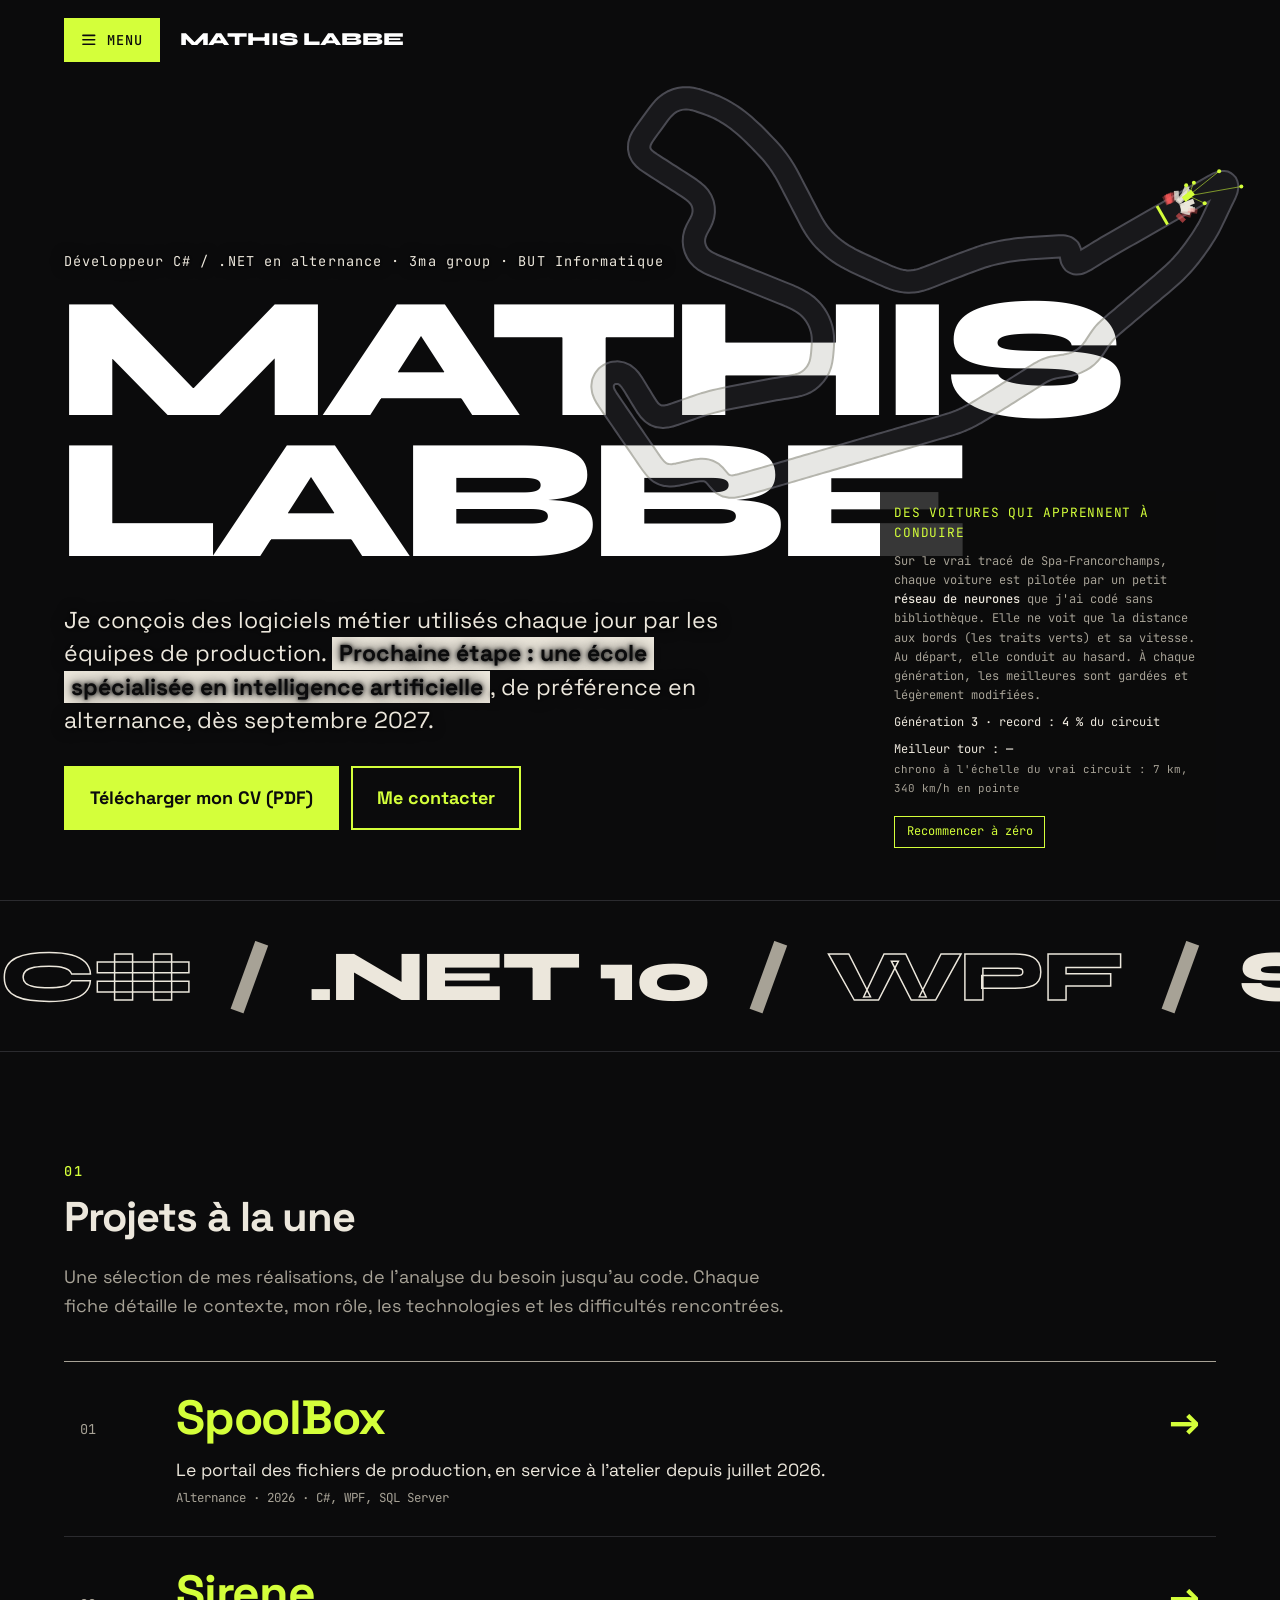
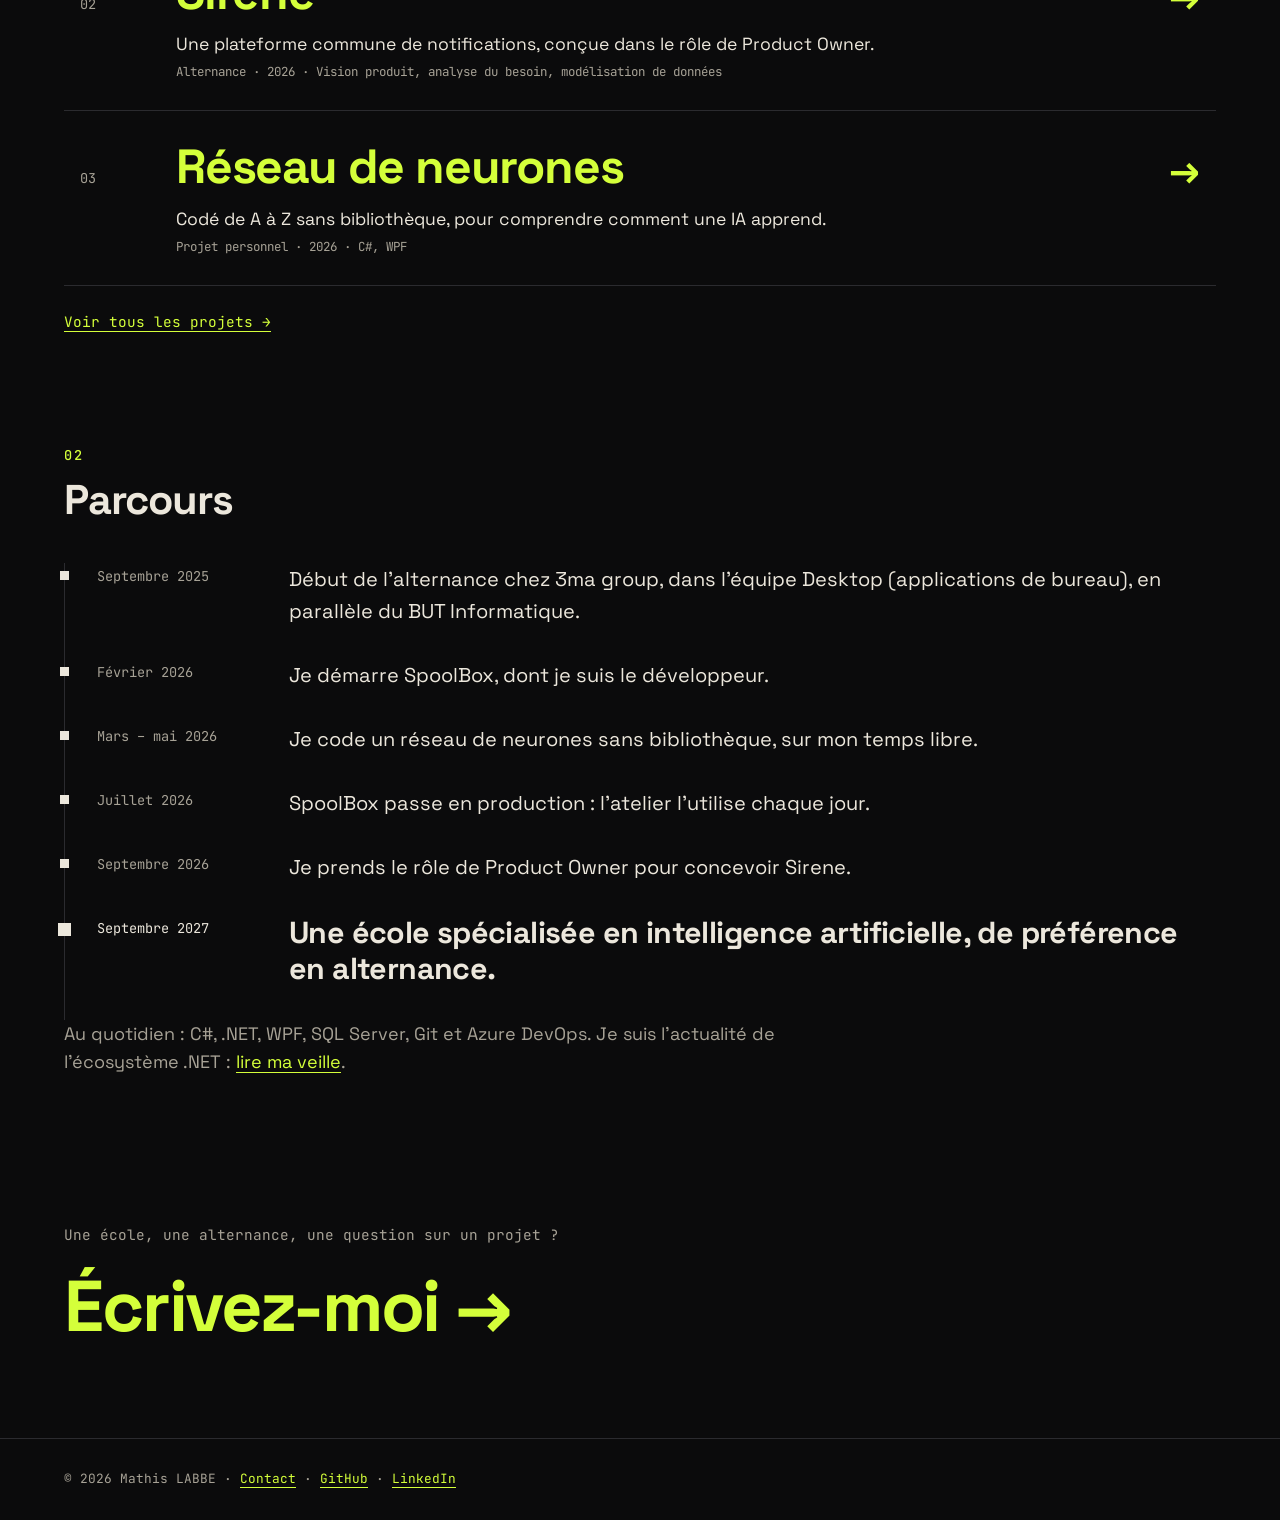
==== commit c6399a24: "Voitures sur le vrai tracé de Spa-Francorchamps, avec le meilleur temps au tour" ====
--- a/index.html
+++ b/index.html
@@ -55,8 +55,9 @@
       </div>
       <div class="legende-reseau">
         <p class="legende-titre">Des voitures qui apprennent à conduire</p>
-        <p>Chaque voiture est pilotée par un petit <b>réseau de neurones</b> que j'ai codé sans bibliothèque. Elle ne voit que la distance aux bords (les traits verts). Au départ, elle conduit au hasard. À chaque génération, les meilleures sont gardées et légèrement modifiées.</p>
+        <p>Sur le vrai tracé de Spa-Francorchamps, chaque voiture est pilotée par un petit <b>réseau de neurones</b> que j'ai codé sans bibliothèque. Elle ne voit que la distance aux bords (les traits verts) et sa vitesse. Au départ, elle conduit au hasard. À chaque génération, les meilleures sont gardées et légèrement modifiées.</p>
         <p class="legende-stats">Génération <b id="voitures-generation">1</b> · record : <b id="voitures-record">0 %</b> du circuit</p>
+        <p class="legende-stats">Meilleur tour : <b id="voitures-tour">—</b><br><span class="legende-note">chrono à l'échelle du vrai circuit : 7 km, 340 km/h en pointe</span></p>
         <p class="legende-jalon" id="voitures-jalon"></p>
         <button type="button" id="voitures-relancer">Recommencer à zéro</button>
       </div>
--- a/css/style.css
+++ b/css/style.css
@@ -321,6 +321,7 @@
 .legende-reseau .legende-titre { font-size: .8rem; color: var(--acide); text-transform: uppercase; letter-spacing: .06em; }
 .legende-reseau .legende-stats { color: var(--os); }
 .legende-reseau .legende-jalon { color: var(--acide); }
+.legende-reseau .legende-note { font-size: .68rem; color: var(--os-doux); }
 .legende-reseau .legende-jalon:empty { display: none; }
 .legende-reseau b { color: var(--os); font-weight: 500; }
 .legende-reseau button {
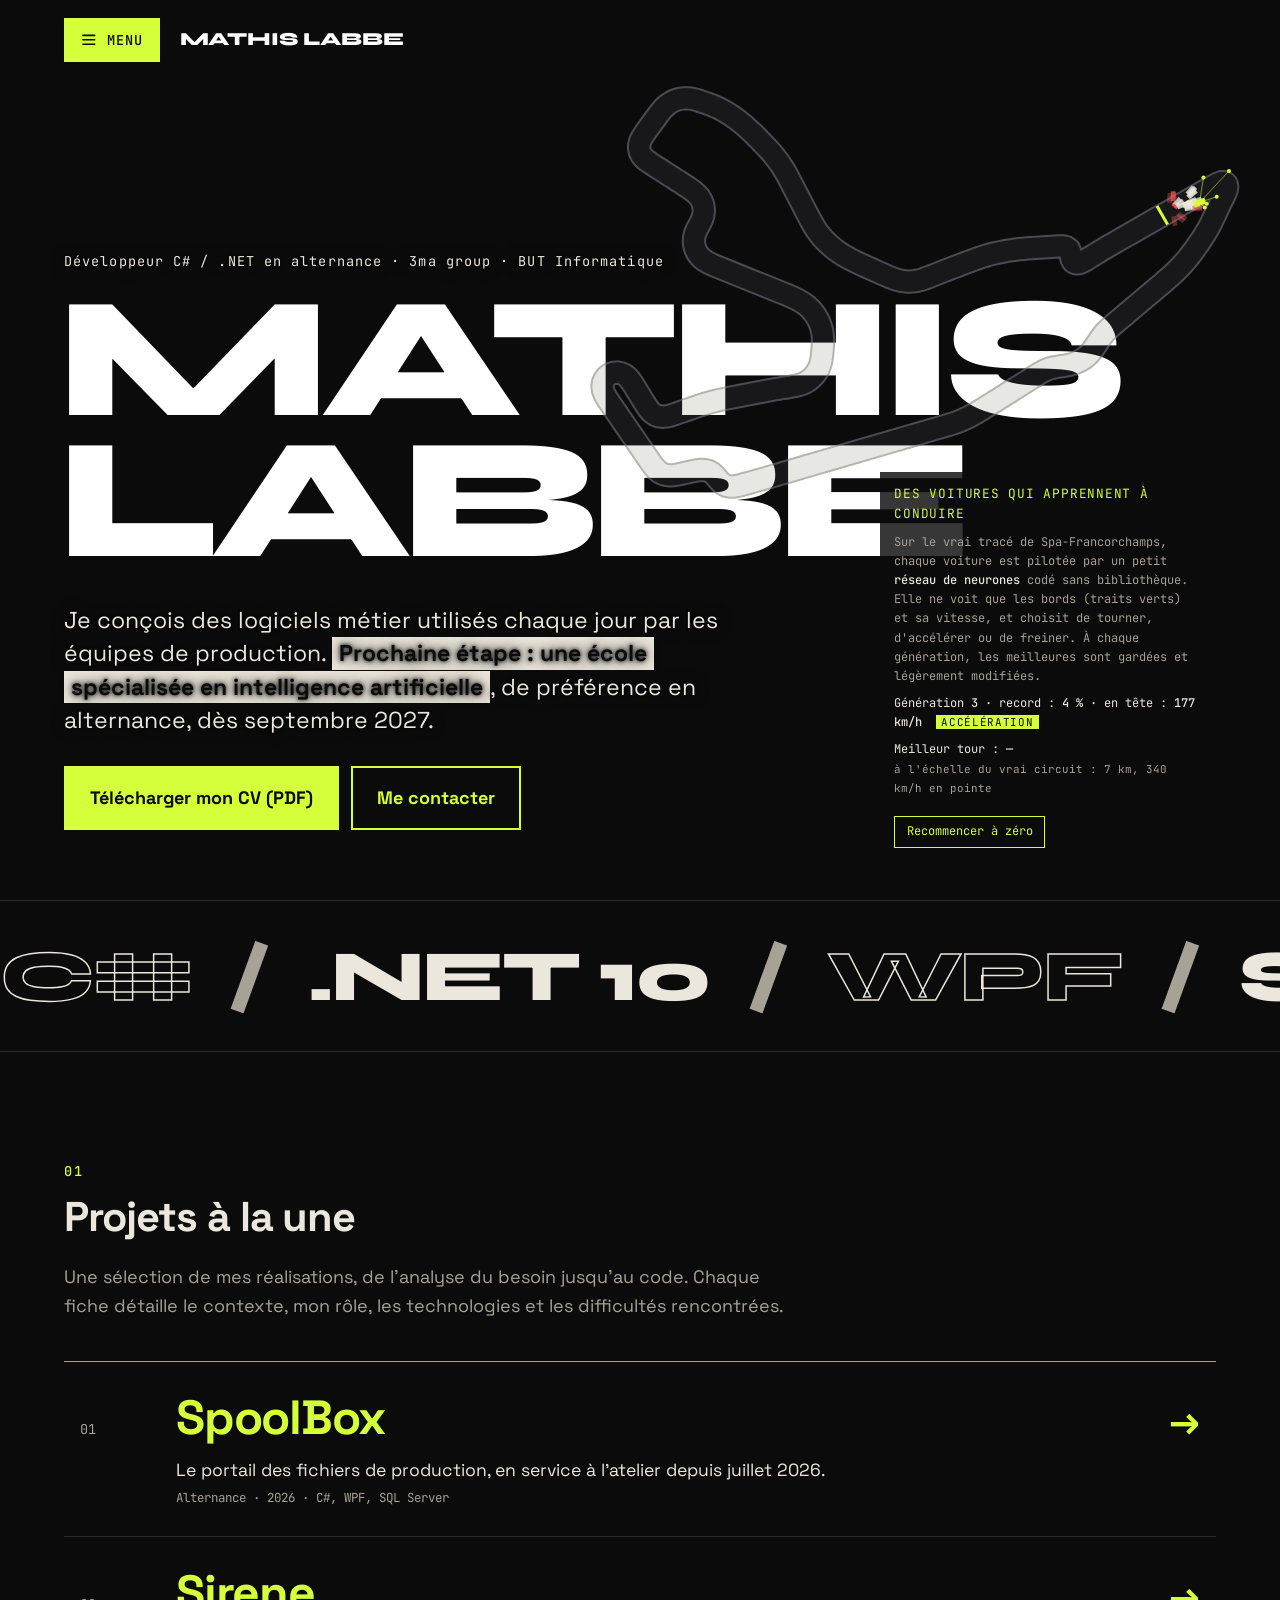
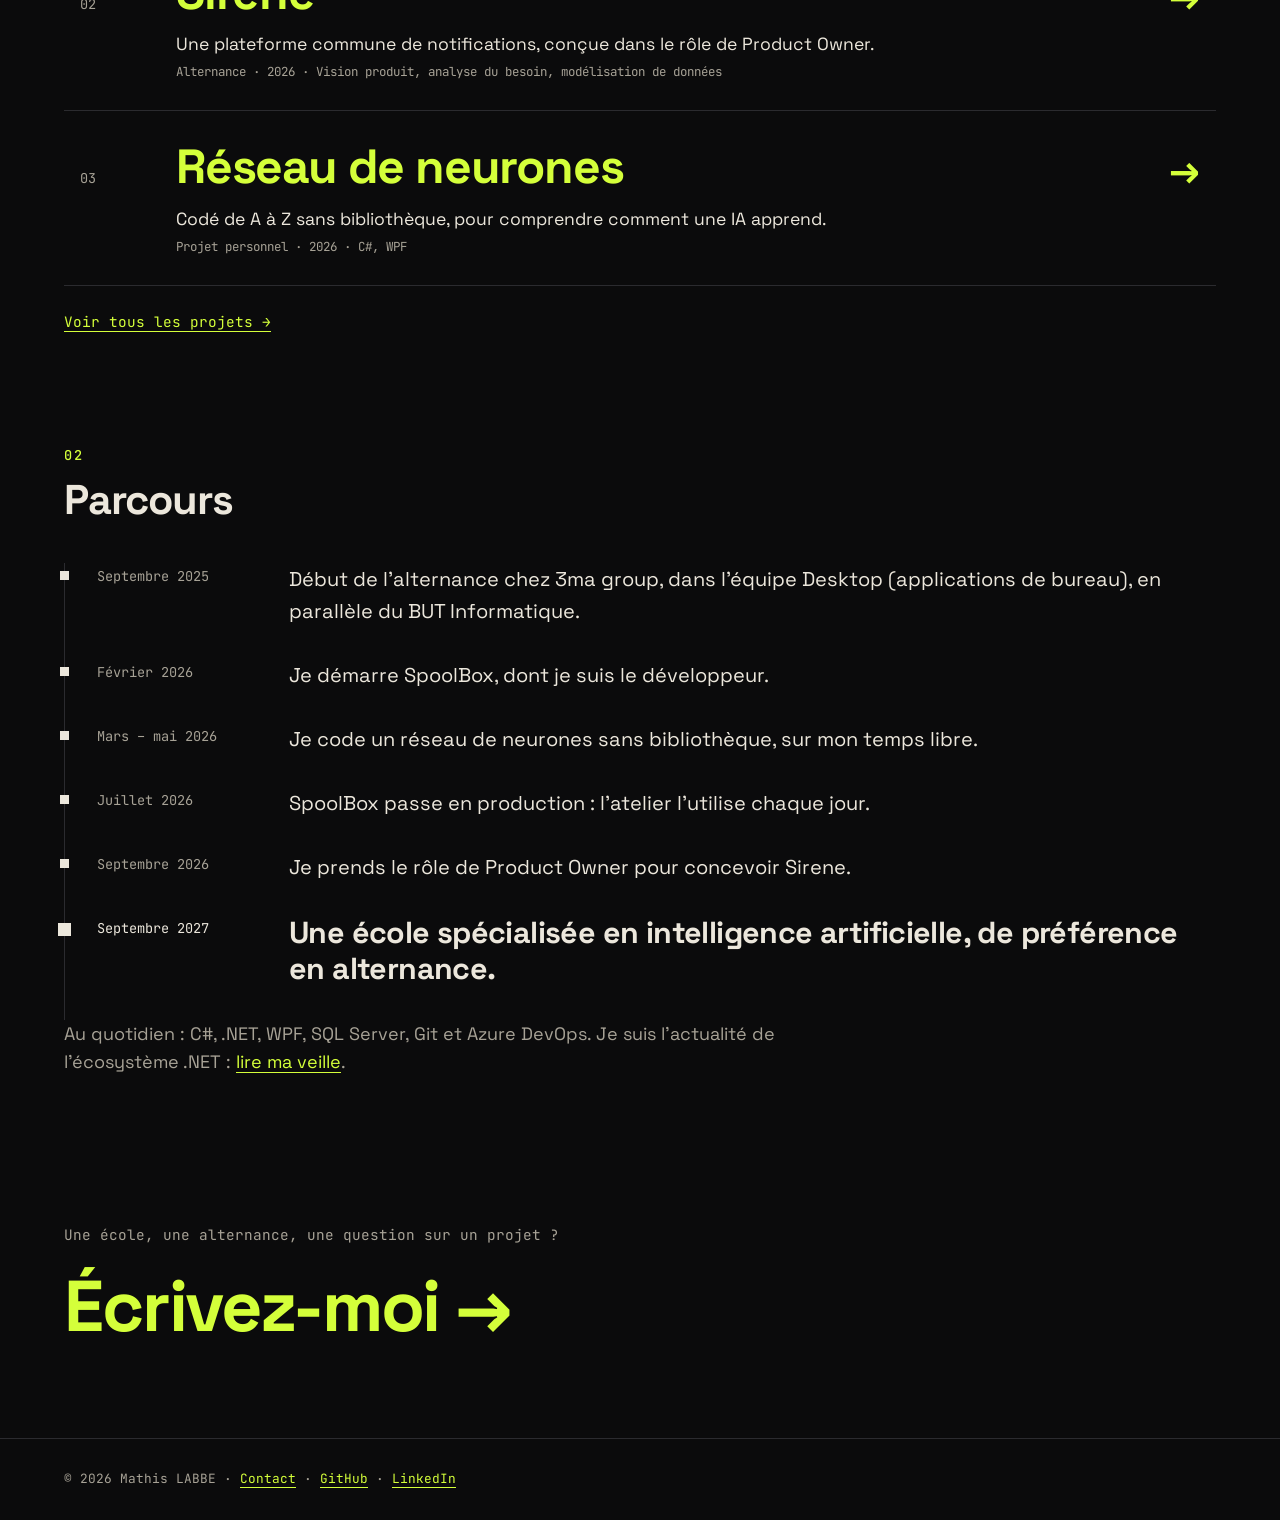
==== commit 15c66f8d: "Voitures : accélérateur, frein et adhérence en virage, feux stop et vitesse de la voiture en tête" ====
--- a/index.html
+++ b/index.html
@@ -55,9 +55,9 @@
       </div>
       <div class="legende-reseau">
         <p class="legende-titre">Des voitures qui apprennent à conduire</p>
-        <p>Sur le vrai tracé de Spa-Francorchamps, chaque voiture est pilotée par un petit <b>réseau de neurones</b> que j'ai codé sans bibliothèque. Elle ne voit que la distance aux bords (les traits verts) et sa vitesse. Au départ, elle conduit au hasard. À chaque génération, les meilleures sont gardées et légèrement modifiées.</p>
-        <p class="legende-stats">Génération <b id="voitures-generation">1</b> · record : <b id="voitures-record">0 %</b> du circuit</p>
-        <p class="legende-stats">Meilleur tour : <b id="voitures-tour">—</b><br><span class="legende-note">chrono à l'échelle du vrai circuit : 7 km, 340 km/h en pointe</span></p>
+        <p>Sur le vrai tracé de Spa-Francorchamps, chaque voiture est pilotée par un petit <b>réseau de neurones</b> codé sans bibliothèque. Elle ne voit que les bords (traits verts) et sa vitesse, et choisit de tourner, d'accélérer ou de freiner. À chaque génération, les meilleures sont gardées et légèrement modifiées.</p>
+        <p class="legende-stats">Génération <b id="voitures-generation">1</b> · record : <b id="voitures-record">0 %</b> · en tête : <b id="voitures-vitesse">—</b> <span id="voitures-pedale" class="pedale"></span></p>
+        <p class="legende-stats">Meilleur tour : <b id="voitures-tour">—</b><br><span class="legende-note">à l'échelle du vrai circuit : 7 km, 340 km/h en pointe</span></p>
         <p class="legende-jalon" id="voitures-jalon"></p>
         <button type="button" id="voitures-relancer">Recommencer à zéro</button>
       </div>
--- a/css/style.css
+++ b/css/style.css
@@ -322,6 +322,9 @@
 .legende-reseau .legende-stats { color: var(--os); }
 .legende-reseau .legende-jalon { color: var(--acide); }
 .legende-reseau .legende-note { font-size: .68rem; color: var(--os-doux); }
+.legende-reseau .pedale { margin-left: .4rem; padding: 0 .35rem; font-size: .68rem; text-transform: uppercase; letter-spacing: .06em; }
+.legende-reseau .pedale.frein { color: #fff; background: #d42a2a; }
+.legende-reseau .pedale.gaz { color: var(--noir); background: var(--acide); }
 .legende-reseau .legende-jalon:empty { display: none; }
 .legende-reseau b { color: var(--os); font-weight: 500; }
 .legende-reseau button {
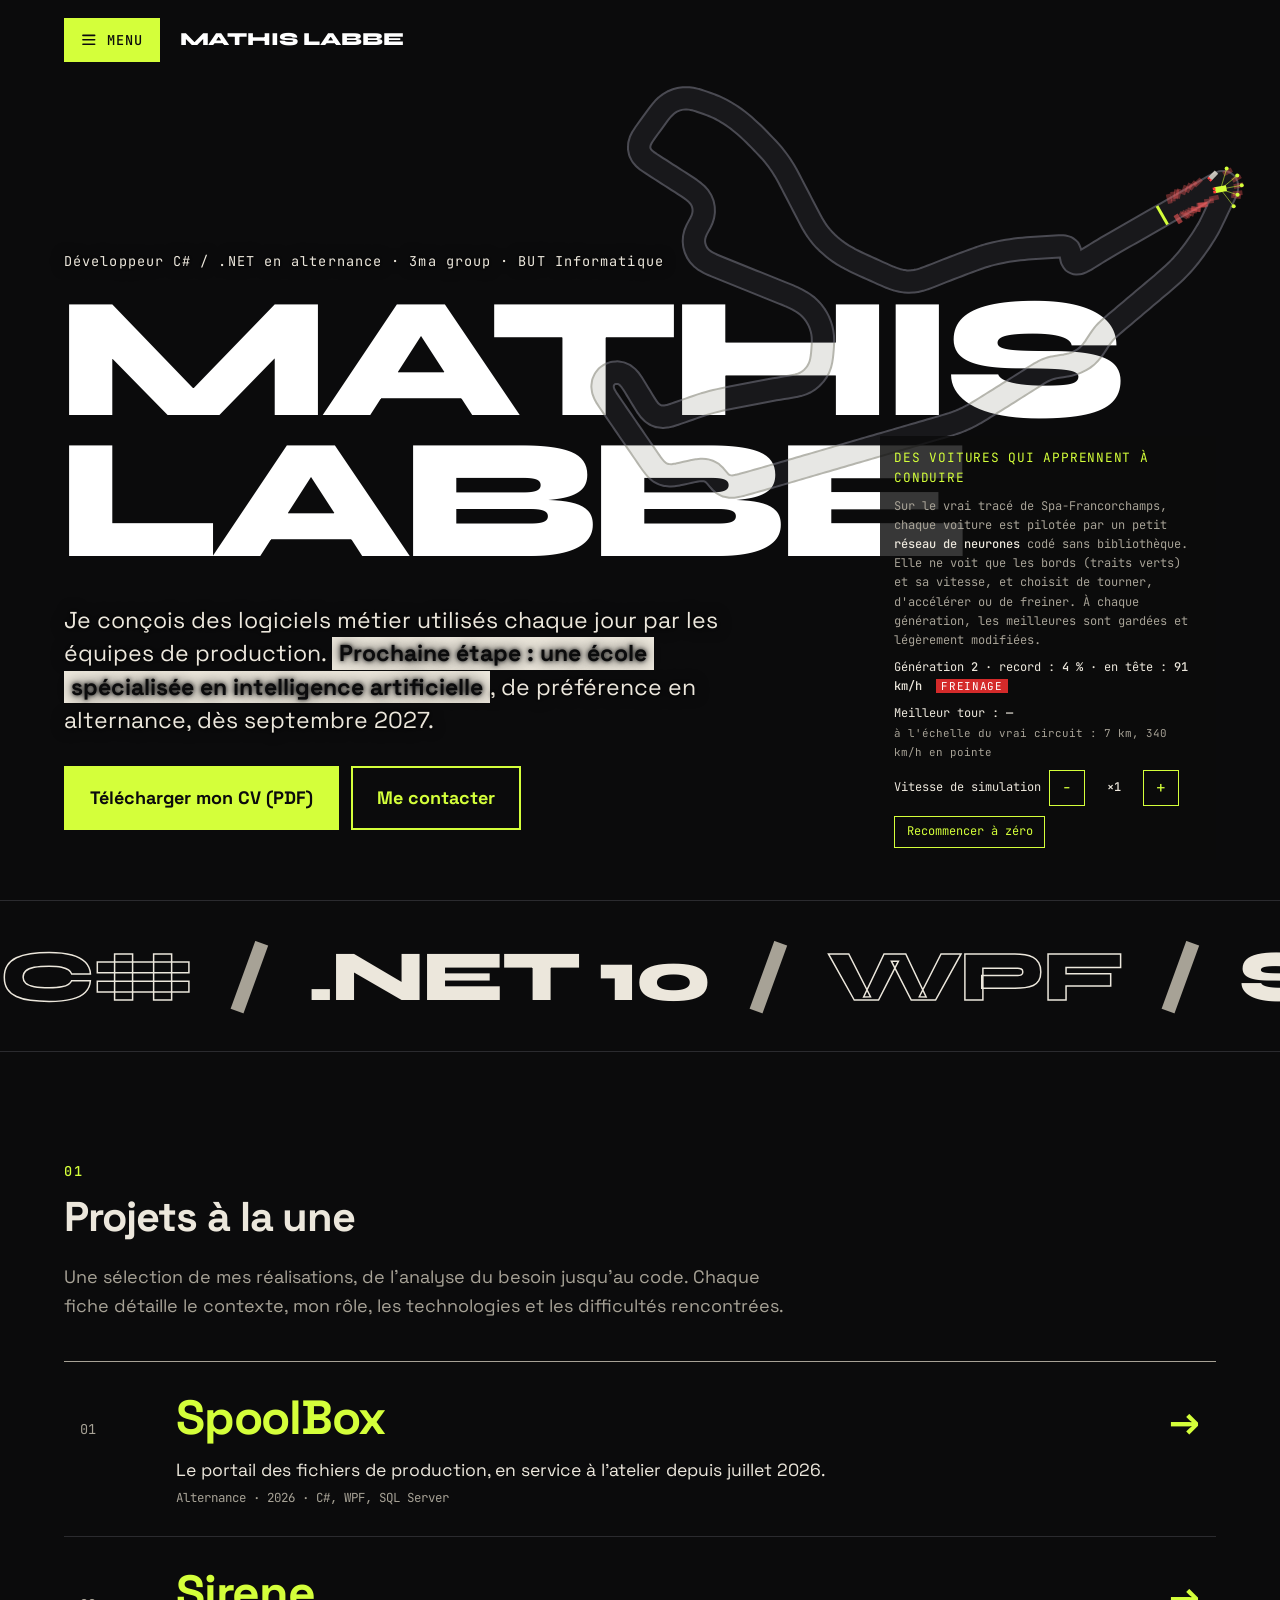
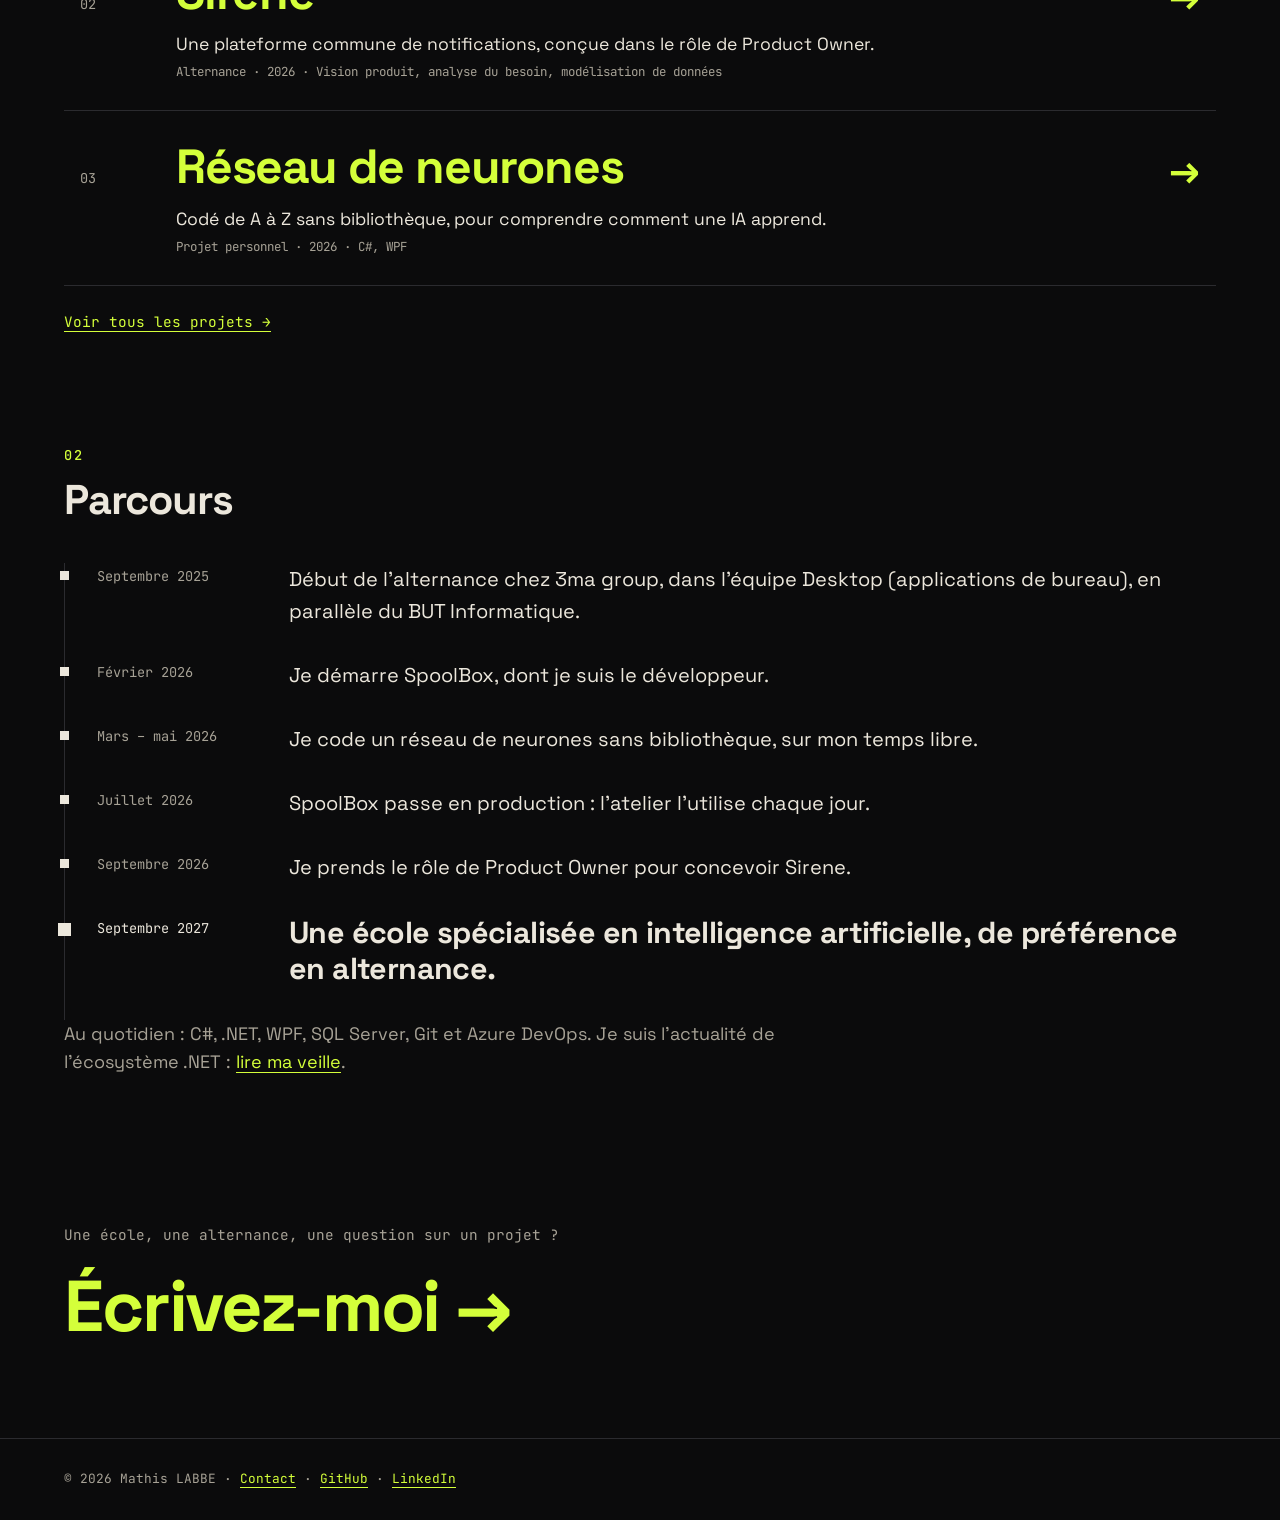
==== commit eba5ded9: "Voitures : boutons pour ralentir ou accélérer la simulation (x0,25 à x8)" ====
--- a/index.html
+++ b/index.html
@@ -59,6 +59,11 @@
         <p class="legende-stats">Génération <b id="voitures-generation">1</b> · record : <b id="voitures-record">0 %</b> · en tête : <b id="voitures-vitesse">—</b> <span id="voitures-pedale" class="pedale"></span></p>
         <p class="legende-stats">Meilleur tour : <b id="voitures-tour">—</b><br><span class="legende-note">à l'échelle du vrai circuit : 7 km, 340 km/h en pointe</span></p>
         <p class="legende-jalon" id="voitures-jalon"></p>
+        <p class="legende-vitesse">Vitesse de simulation
+          <button type="button" id="voitures-ralentir" aria-label="Ralentir la simulation">−</button>
+          <b id="voitures-multiplicateur" aria-live="polite">×1</b>
+          <button type="button" id="voitures-accelerer" aria-label="Accélérer la simulation">+</button>
+        </p>
         <button type="button" id="voitures-relancer">Recommencer à zéro</button>
       </div>
     </section>
--- a/css/style.css
+++ b/css/style.css
@@ -337,6 +337,10 @@
   cursor: pointer;
 }
 .legende-reseau button:hover { background: var(--acide); color: var(--noir); }
+.legende-reseau .legende-vitesse { display: flex; align-items: center; gap: .5rem; margin: .4rem 0 0; color: var(--os); }
+.legende-reseau .legende-vitesse button { margin: 0; min-width: 2.25rem; min-height: 2.25rem; padding: 0; font-size: 1rem; line-height: 1; }
+.legende-reseau .legende-vitesse button:disabled { opacity: .35; cursor: default; background: none; color: var(--acide); }
+.legende-reseau .legende-vitesse b { min-width: 2.6rem; text-align: center; }
 
 /* Bandeau qui défile */
 .defilant { border-block: 1px solid var(--trait); overflow: hidden; white-space: nowrap; padding: 1.1rem 0; }
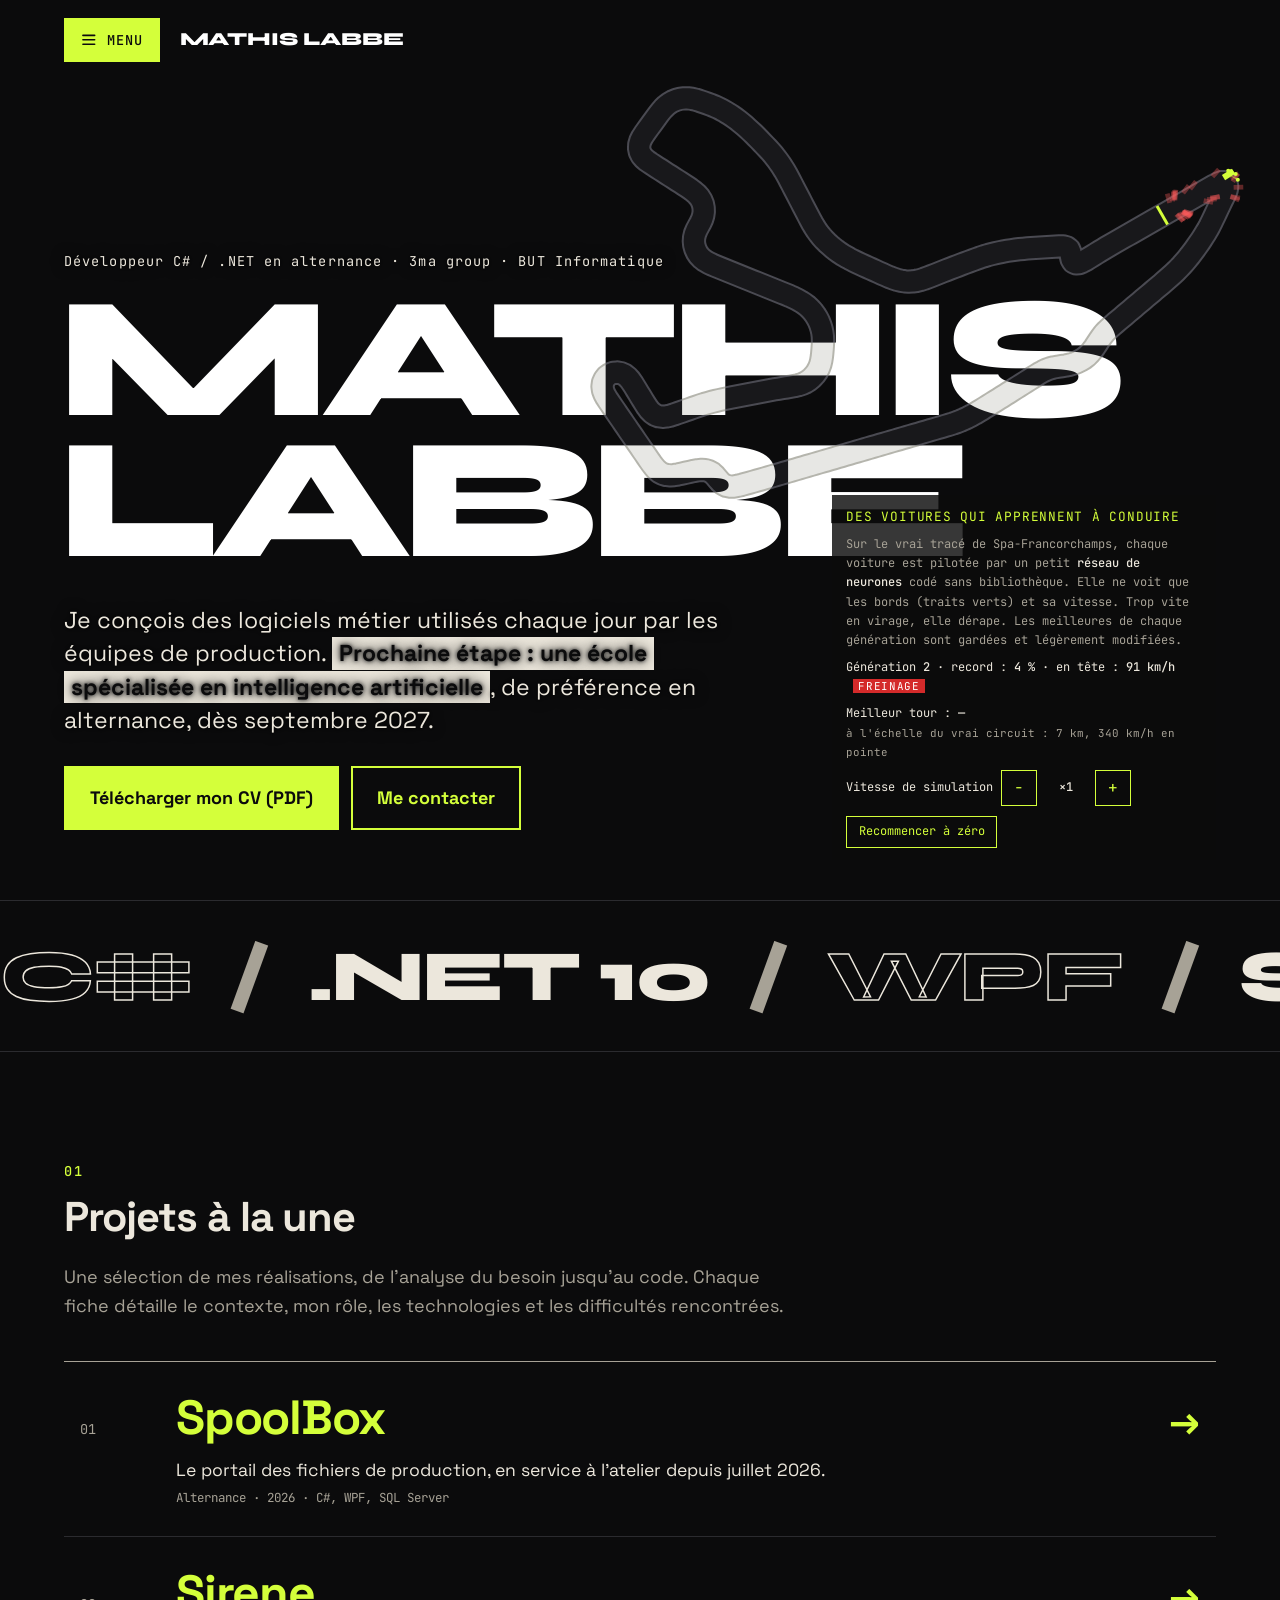
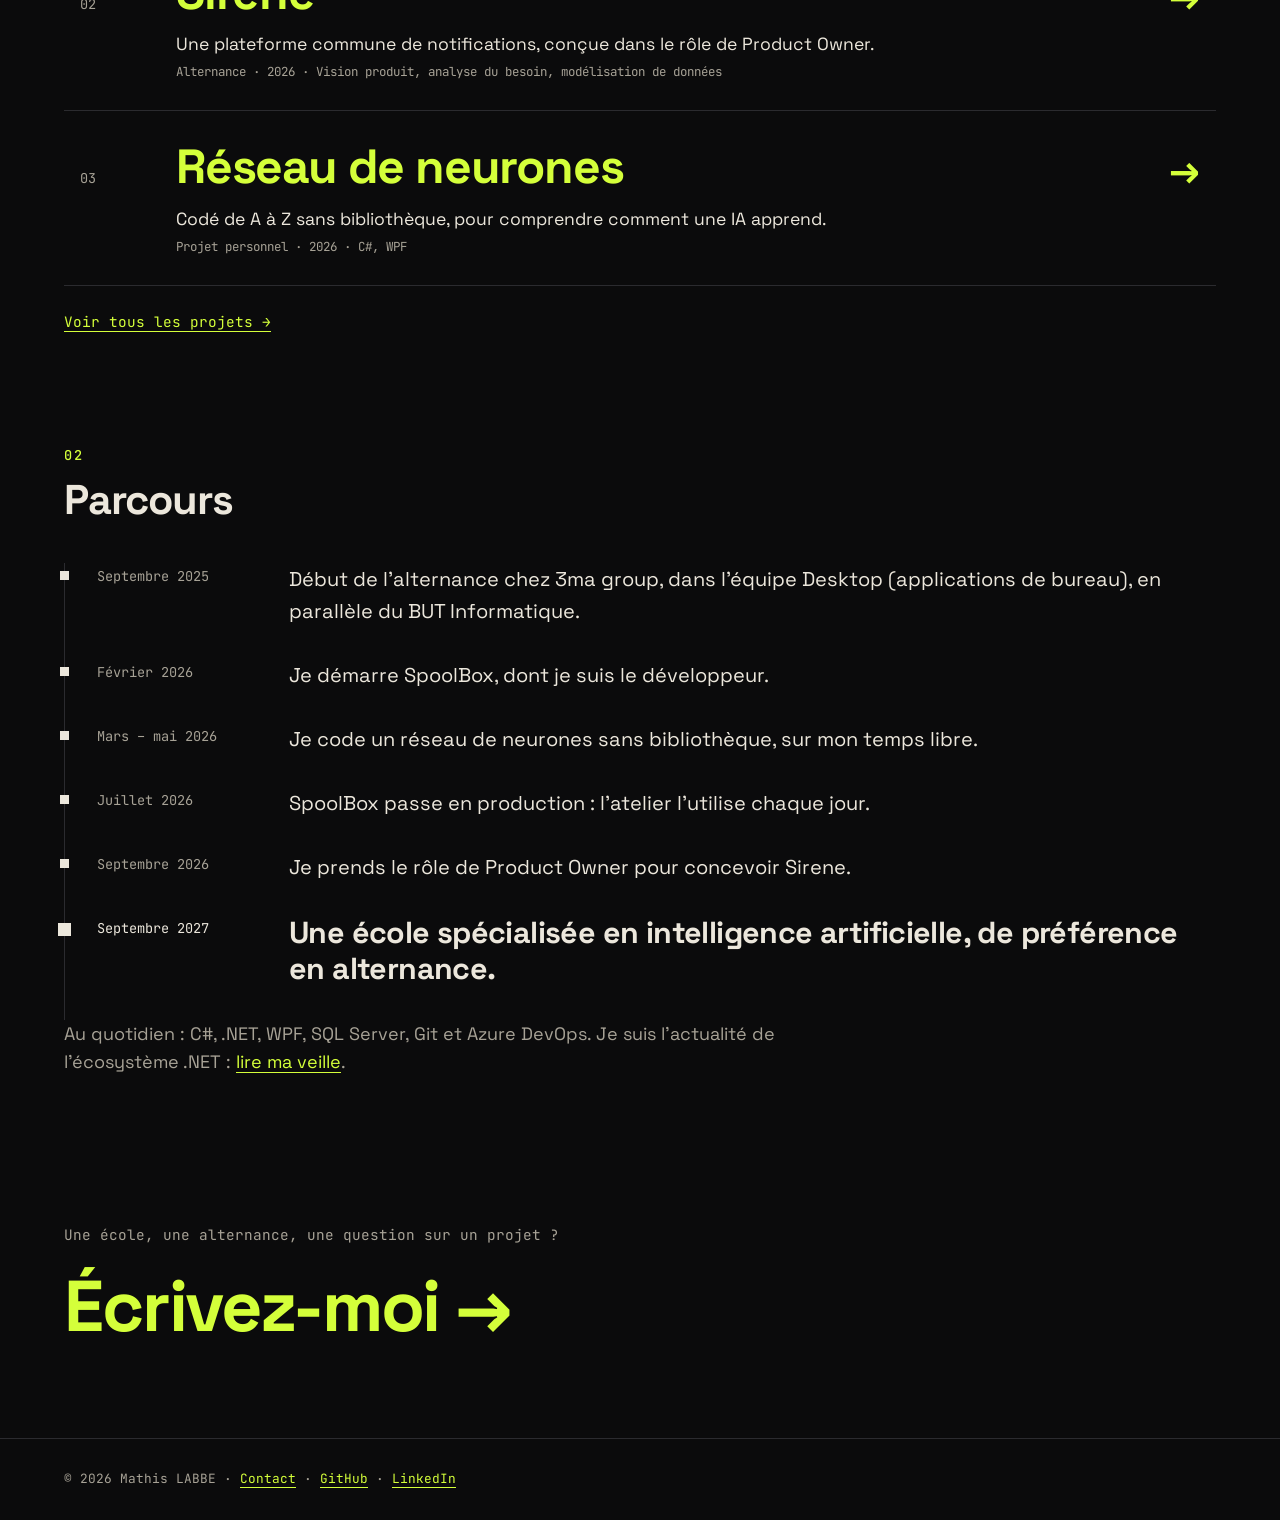
==== commit 1a1c1be3: "Voitures : adhérence limitée et dérapage en virage, traces de pneus" ====
--- a/index.html
+++ b/index.html
@@ -55,7 +55,7 @@
       </div>
       <div class="legende-reseau">
         <p class="legende-titre">Des voitures qui apprennent à conduire</p>
-        <p>Sur le vrai tracé de Spa-Francorchamps, chaque voiture est pilotée par un petit <b>réseau de neurones</b> codé sans bibliothèque. Elle ne voit que les bords (traits verts) et sa vitesse, et choisit de tourner, d'accélérer ou de freiner. À chaque génération, les meilleures sont gardées et légèrement modifiées.</p>
+        <p>Sur le vrai tracé de Spa-Francorchamps, chaque voiture est pilotée par un petit <b>réseau de neurones</b> codé sans bibliothèque. Elle ne voit que les bords (traits verts) et sa vitesse. Trop vite en virage, elle dérape. Les meilleures de chaque génération sont gardées et légèrement modifiées.</p>
         <p class="legende-stats">Génération <b id="voitures-generation">1</b> · record : <b id="voitures-record">0 %</b> · en tête : <b id="voitures-vitesse">—</b> <span id="voitures-pedale" class="pedale"></span></p>
         <p class="legende-stats">Meilleur tour : <b id="voitures-tour">—</b><br><span class="legende-note">à l'échelle du vrai circuit : 7 km, 340 km/h en pointe</span></p>
         <p class="legende-jalon" id="voitures-jalon"></p>
--- a/css/style.css
+++ b/css/style.css
@@ -304,7 +304,7 @@
   position: absolute;
   top: 5.5rem;
   right: var(--marge);
-  max-width: 21rem;
+  max-width: 24rem;
   margin: 0;
   font-family: var(--mono);
   font-size: .75rem;
@@ -325,6 +325,7 @@
 .legende-reseau .pedale { margin-left: .4rem; padding: 0 .35rem; font-size: .68rem; text-transform: uppercase; letter-spacing: .06em; }
 .legende-reseau .pedale.frein { color: #fff; background: #d42a2a; }
 .legende-reseau .pedale.gaz { color: var(--noir); background: var(--acide); }
+.legende-reseau .pedale.derapage { color: var(--noir); background: #ff9f1c; }
 .legende-reseau .legende-jalon:empty { display: none; }
 .legende-reseau b { color: var(--os); font-weight: 500; }
 .legende-reseau button {
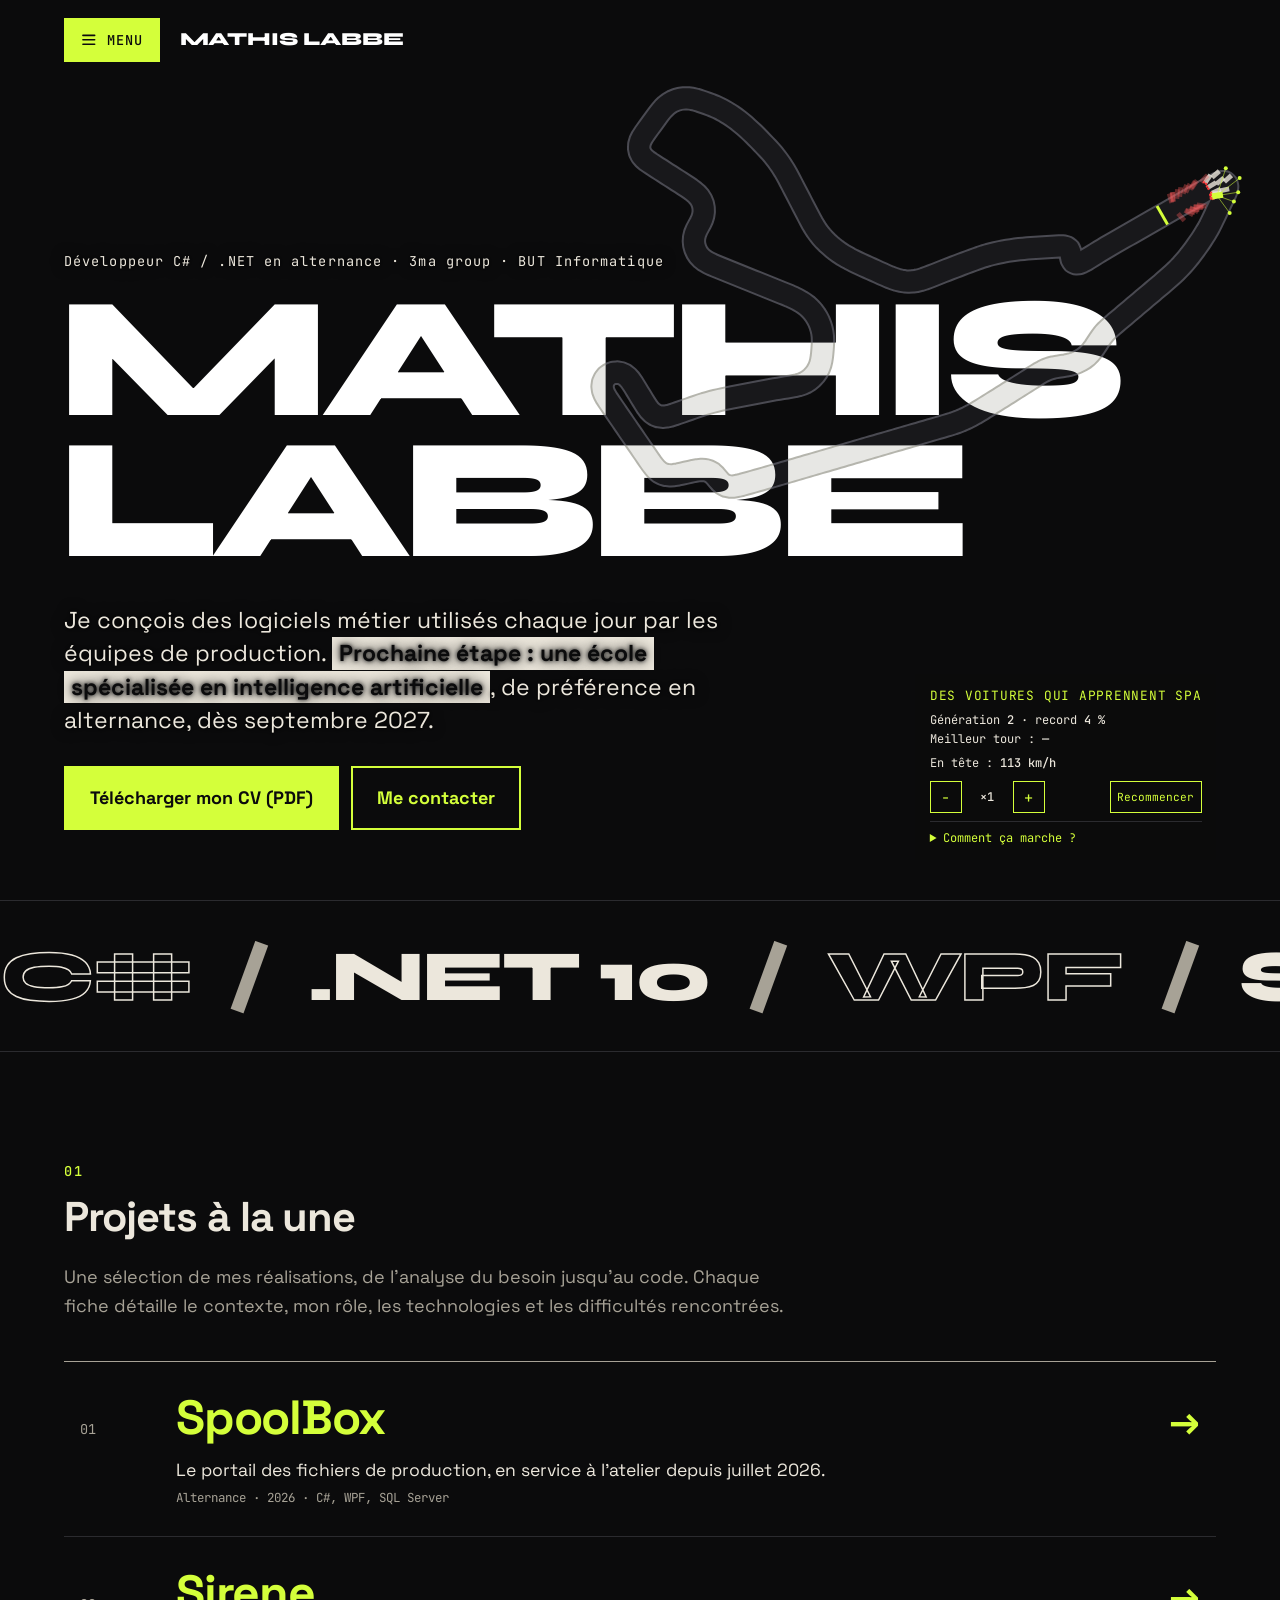
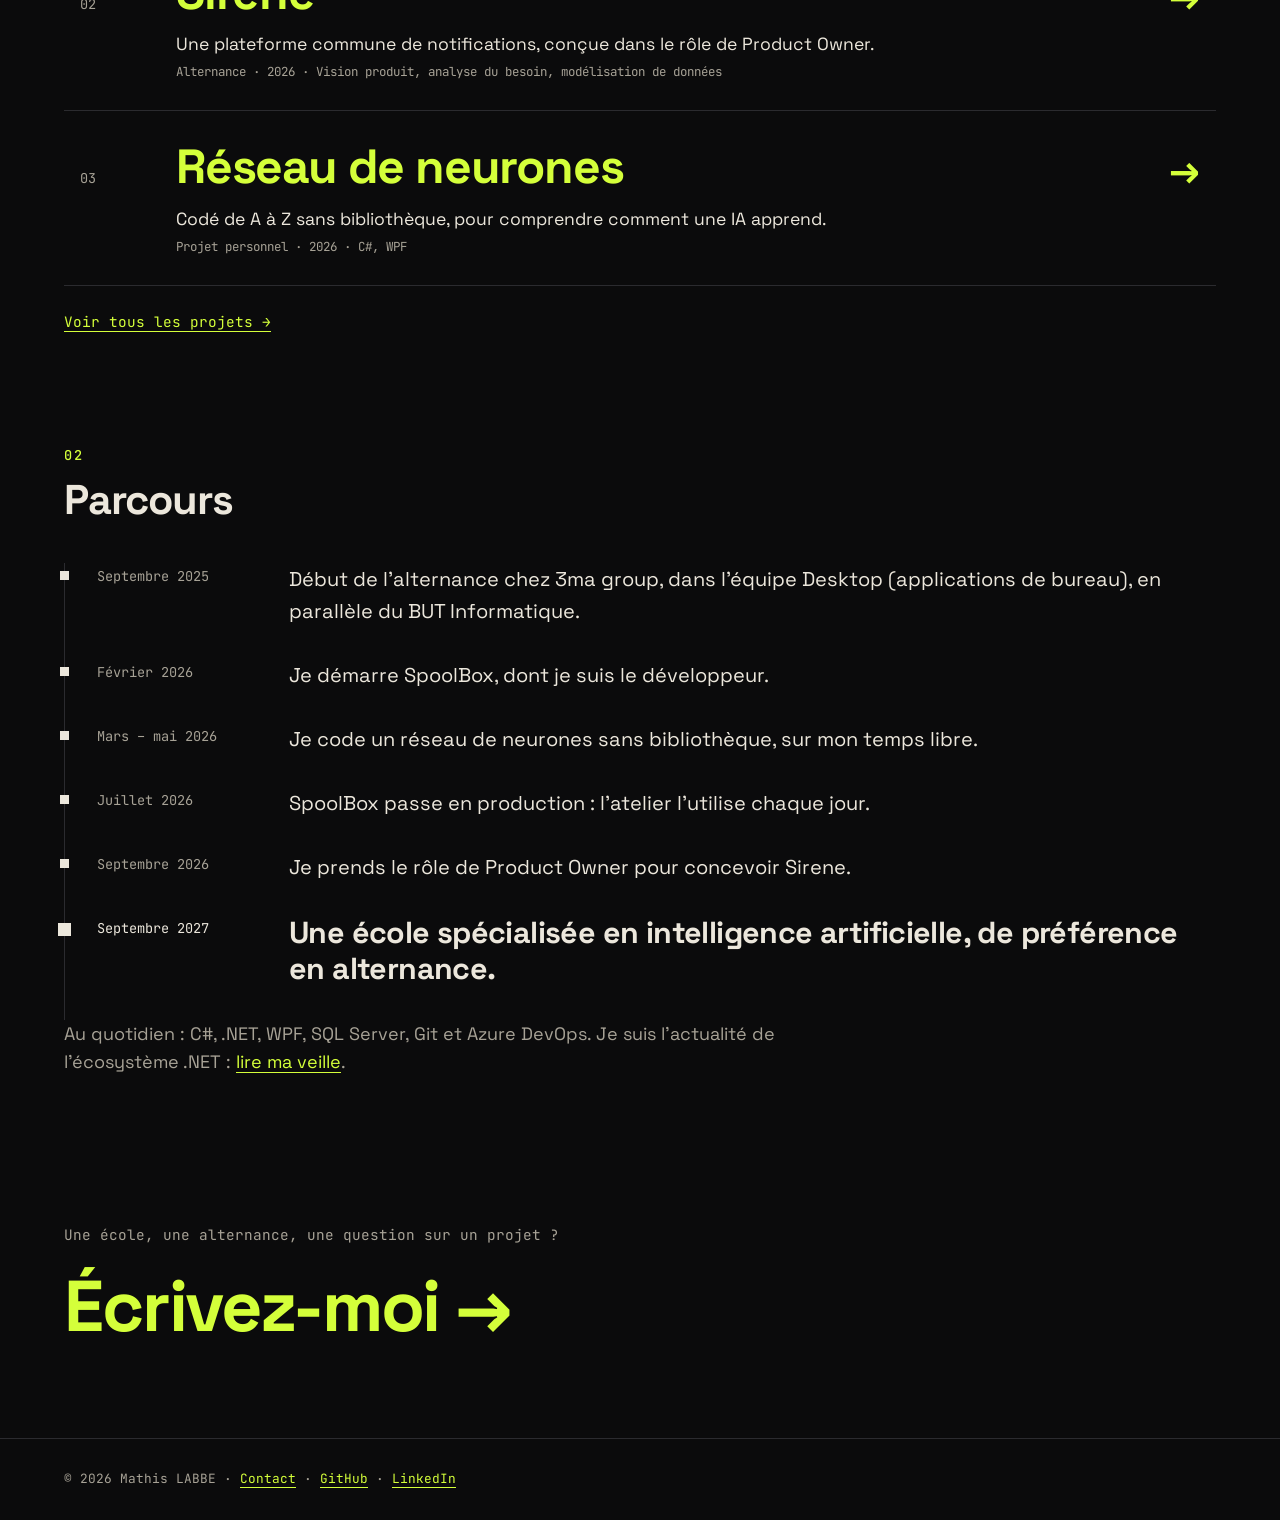
==== commit 83b0ffd7: "Encadré des voitures compact : chiffres et commandes visibles, explication repliable" ====
--- a/index.html
+++ b/index.html
@@ -54,17 +54,21 @@
         </p>
       </div>
       <div class="legende-reseau">
-        <p class="legende-titre">Des voitures qui apprennent à conduire</p>
-        <p>Sur le vrai tracé de Spa-Francorchamps, chaque voiture est pilotée par un petit <b>réseau de neurones</b> codé sans bibliothèque. Elle ne voit que les bords (traits verts) et sa vitesse. Trop vite en virage, elle dérape. Les meilleures de chaque génération sont gardées et légèrement modifiées.</p>
-        <p class="legende-stats">Génération <b id="voitures-generation">1</b> · record : <b id="voitures-record">0 %</b> · en tête : <b id="voitures-vitesse">—</b> <span id="voitures-pedale" class="pedale"></span></p>
-        <p class="legende-stats">Meilleur tour : <b id="voitures-tour">—</b><br><span class="legende-note">à l'échelle du vrai circuit : 7 km, 340 km/h en pointe</span></p>
+        <p class="legende-titre">Des voitures qui apprennent Spa</p>
+        <p class="legende-stats">Génération <b id="voitures-generation">1</b> · record <b id="voitures-record">0 %</b><br>Meilleur tour : <b id="voitures-tour">—</b></p>
+        <p class="legende-stats">En tête : <b id="voitures-vitesse">—</b> <span id="voitures-pedale" class="pedale"></span></p>
         <p class="legende-jalon" id="voitures-jalon"></p>
-        <p class="legende-vitesse">Vitesse de simulation
+        <div class="legende-commandes">
           <button type="button" id="voitures-ralentir" aria-label="Ralentir la simulation">−</button>
           <b id="voitures-multiplicateur" aria-live="polite">×1</b>
           <button type="button" id="voitures-accelerer" aria-label="Accélérer la simulation">+</button>
-        </p>
-        <button type="button" id="voitures-relancer">Recommencer à zéro</button>
+          <button type="button" id="voitures-relancer" class="relancer">Recommencer</button>
+        </div>
+        <details class="legende-details">
+          <summary>Comment ça marche ?</summary>
+          <p>Sur le vrai tracé de Spa-Francorchamps, chaque voiture est pilotée par un petit <b>réseau de neurones</b> codé sans bibliothèque. Elle ne voit que les bords (traits verts) et sa vitesse, et choisit de tourner, d'accélérer ou de freiner. Trop vite en virage, elle dérape. Les meilleures de chaque génération sont gardées et légèrement modifiées.</p>
+          <p class="legende-note">Chrono et vitesse à l'échelle du vrai circuit : 7 km, 340 km/h en pointe. Les boutons − et + changent la vitesse de la simulation.</p>
+        </details>
       </div>
     </section>
 
--- a/css/style.css
+++ b/css/style.css
@@ -304,7 +304,7 @@
   position: absolute;
   top: 5.5rem;
   right: var(--marge);
-  max-width: 24rem;
+  max-width: 20rem;
   margin: 0;
   font-family: var(--mono);
   font-size: .75rem;
@@ -314,7 +314,7 @@
   background: rgba(11, 11, 12, .82);
   padding: .75rem .9rem;
 }
-.legende-reseau p { margin: 0 0 .5rem; }
+.legende-reseau p { margin: 0 0 .3rem; }
 @media (min-width: 48rem) {
   .legende-reseau { top: auto; bottom: 2.5rem; }
 }
@@ -338,10 +338,15 @@
   cursor: pointer;
 }
 .legende-reseau button:hover { background: var(--acide); color: var(--noir); }
-.legende-reseau .legende-vitesse { display: flex; align-items: center; gap: .5rem; margin: .4rem 0 0; color: var(--os); }
-.legende-reseau .legende-vitesse button { margin: 0; min-width: 2.25rem; min-height: 2.25rem; padding: 0; font-size: 1rem; line-height: 1; }
-.legende-reseau .legende-vitesse button:disabled { opacity: .35; cursor: default; background: none; color: var(--acide); }
-.legende-reseau .legende-vitesse b { min-width: 2.6rem; text-align: center; }
+.legende-reseau .legende-commandes { display: flex; align-items: center; gap: .4rem; margin: .5rem 0 0; color: var(--os); }
+.legende-reseau .legende-commandes button { margin: 0; min-width: 2rem; min-height: 2rem; padding: 0 .4rem; font-size: .95rem; line-height: 1; }
+.legende-reseau .legende-commandes .relancer { margin-left: auto; font-size: .7rem; }
+.legende-reseau .legende-commandes button:disabled { opacity: .35; cursor: default; background: none; color: var(--acide); }
+.legende-reseau .legende-commandes b { min-width: 2.4rem; text-align: center; }
+.legende-reseau .legende-details { margin-top: .5rem; border-top: 1px solid var(--trait); padding-top: .4rem; }
+.legende-reseau .legende-details summary { cursor: pointer; color: var(--acide); list-style-position: inside; }
+.legende-reseau .legende-details summary:hover { text-decoration: underline; }
+.legende-reseau .legende-details p { margin: .5rem 0 0; }
 
 /* Bandeau qui défile */
 .defilant { border-block: 1px solid var(--trait); overflow: hidden; white-space: nowrap; padding: 1.1rem 0; }
